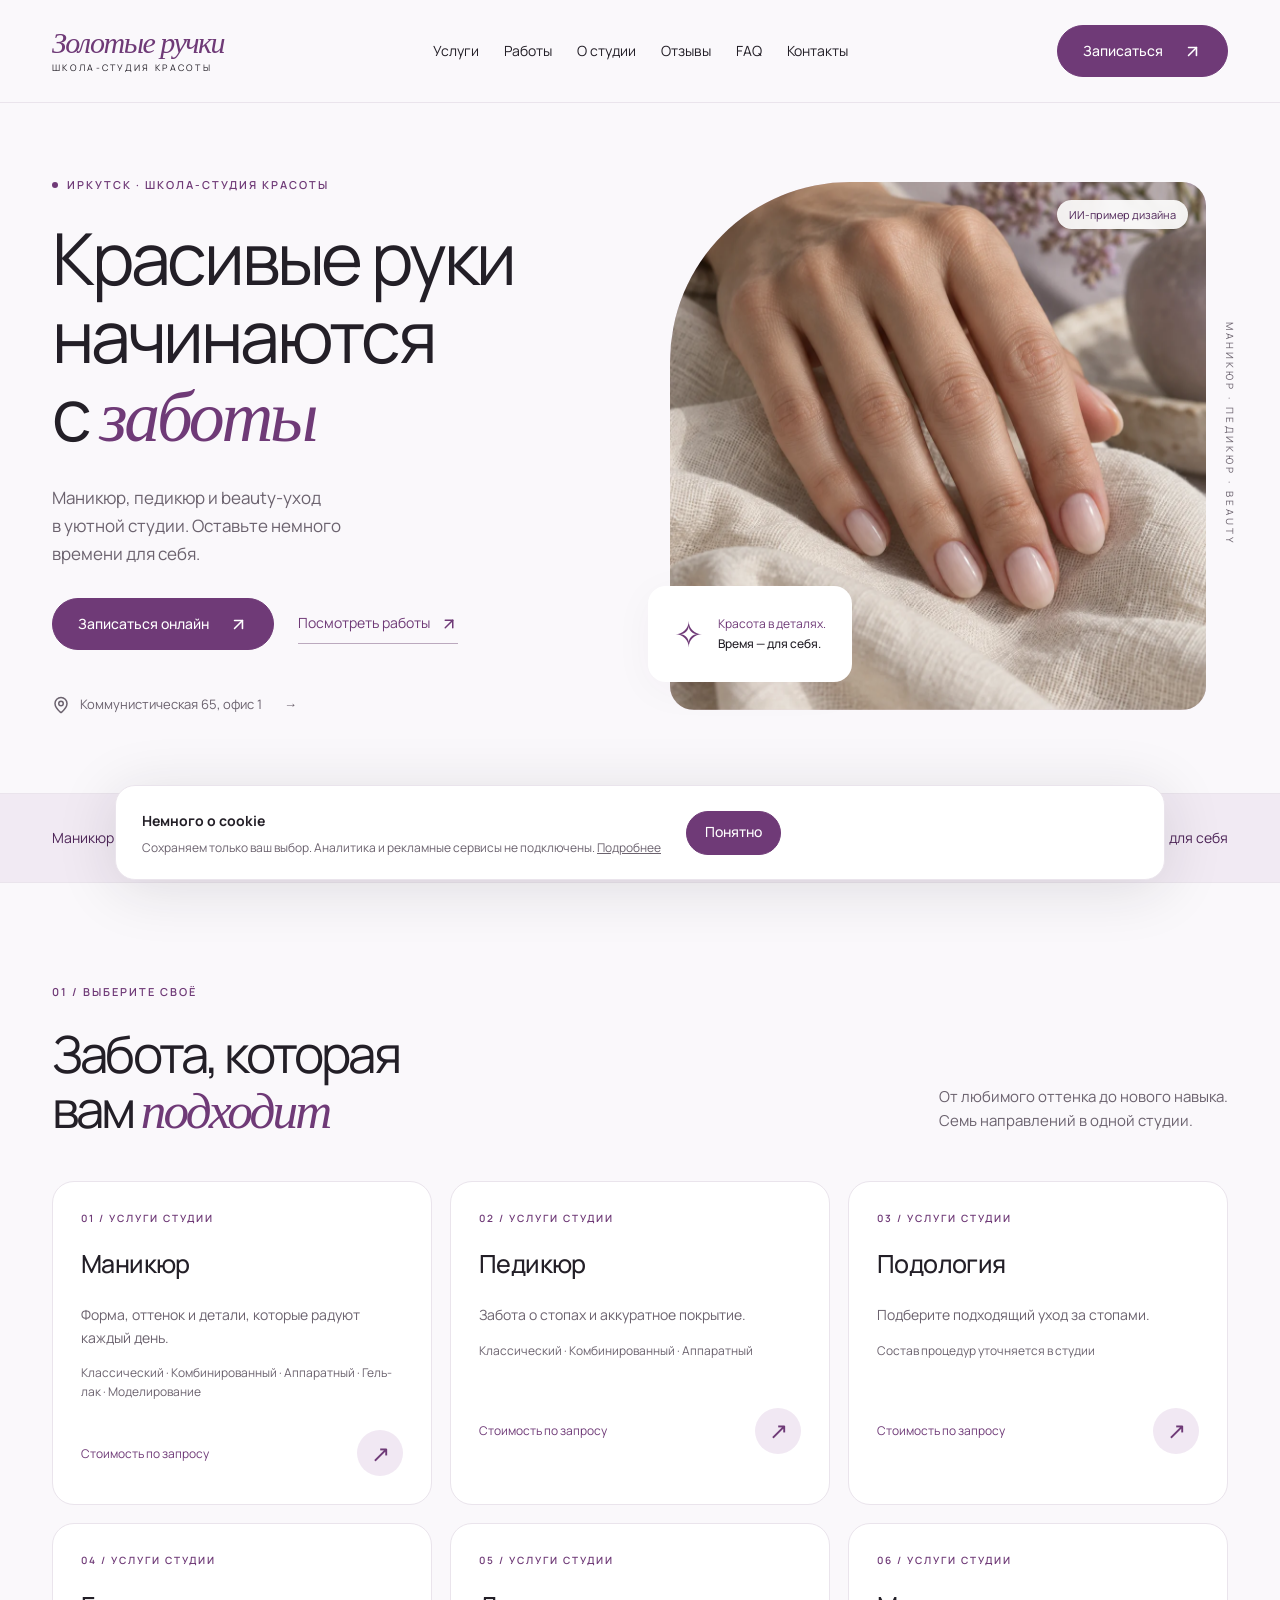
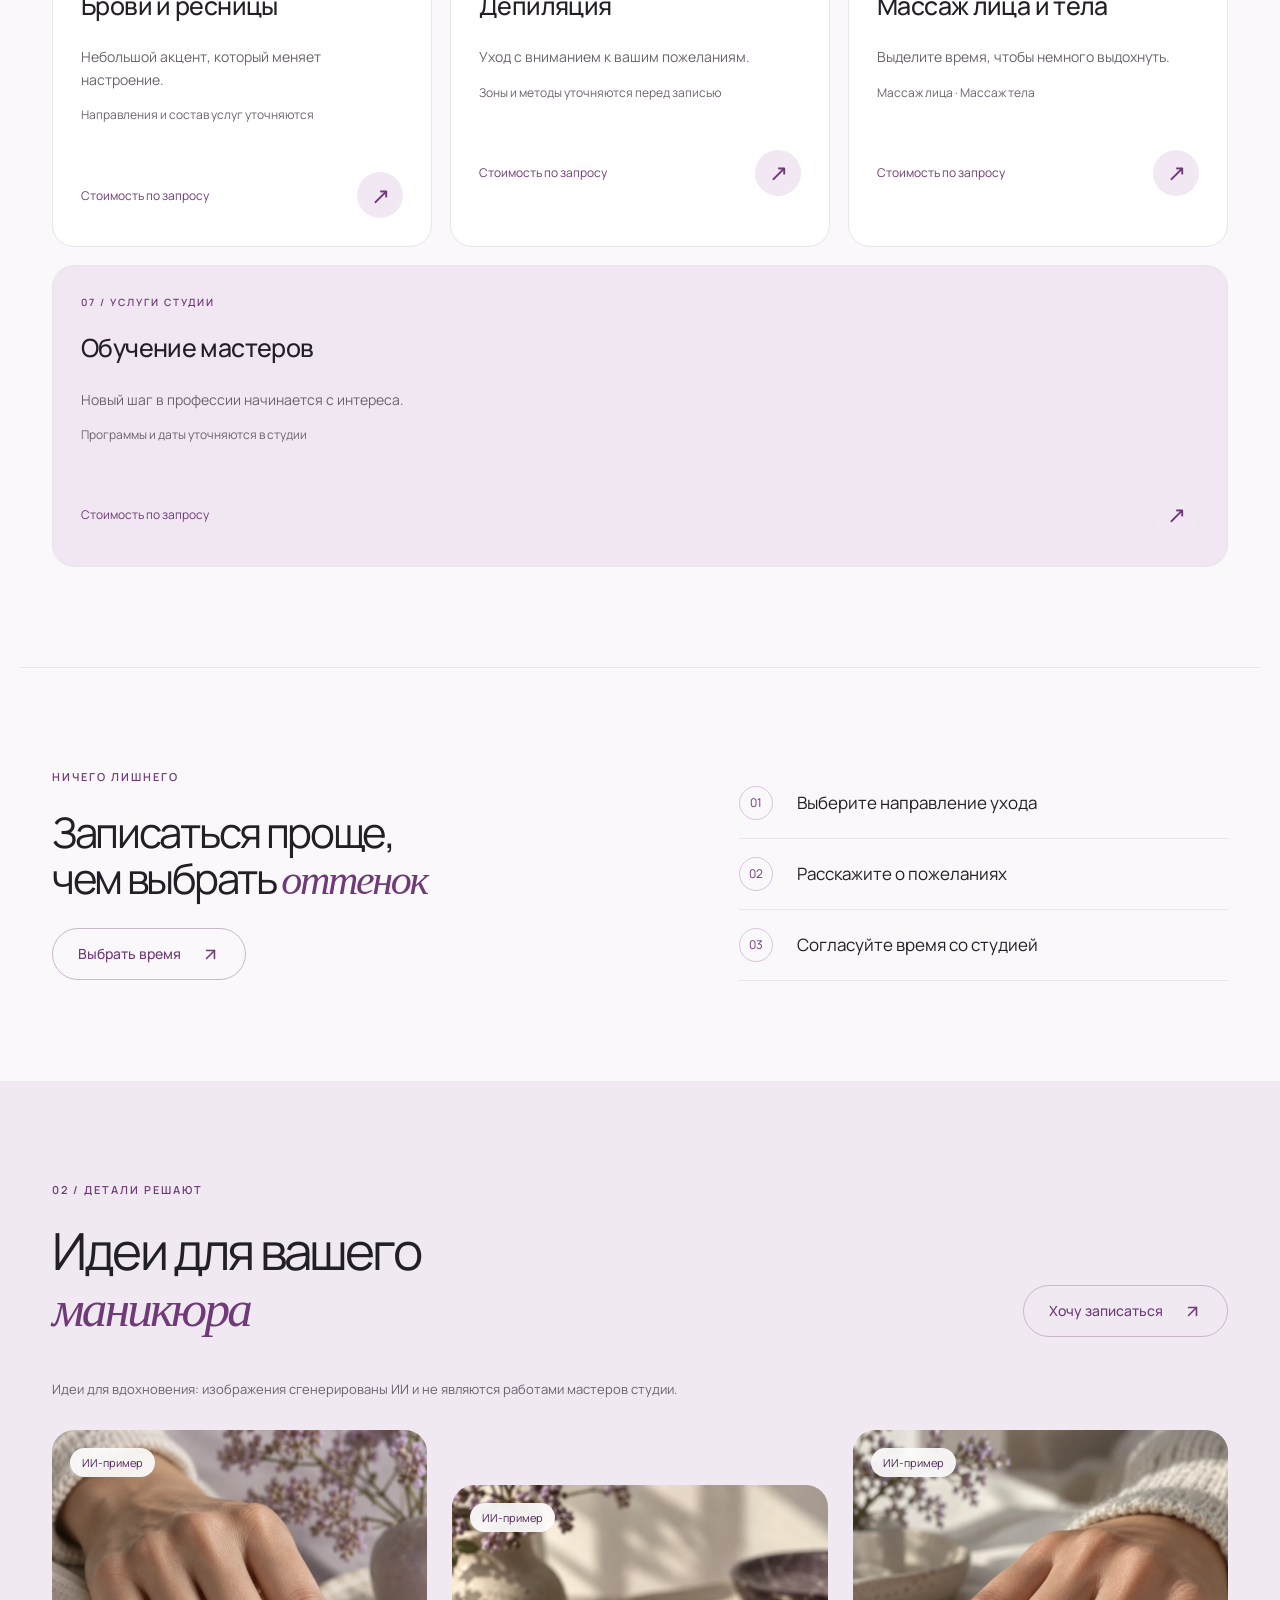
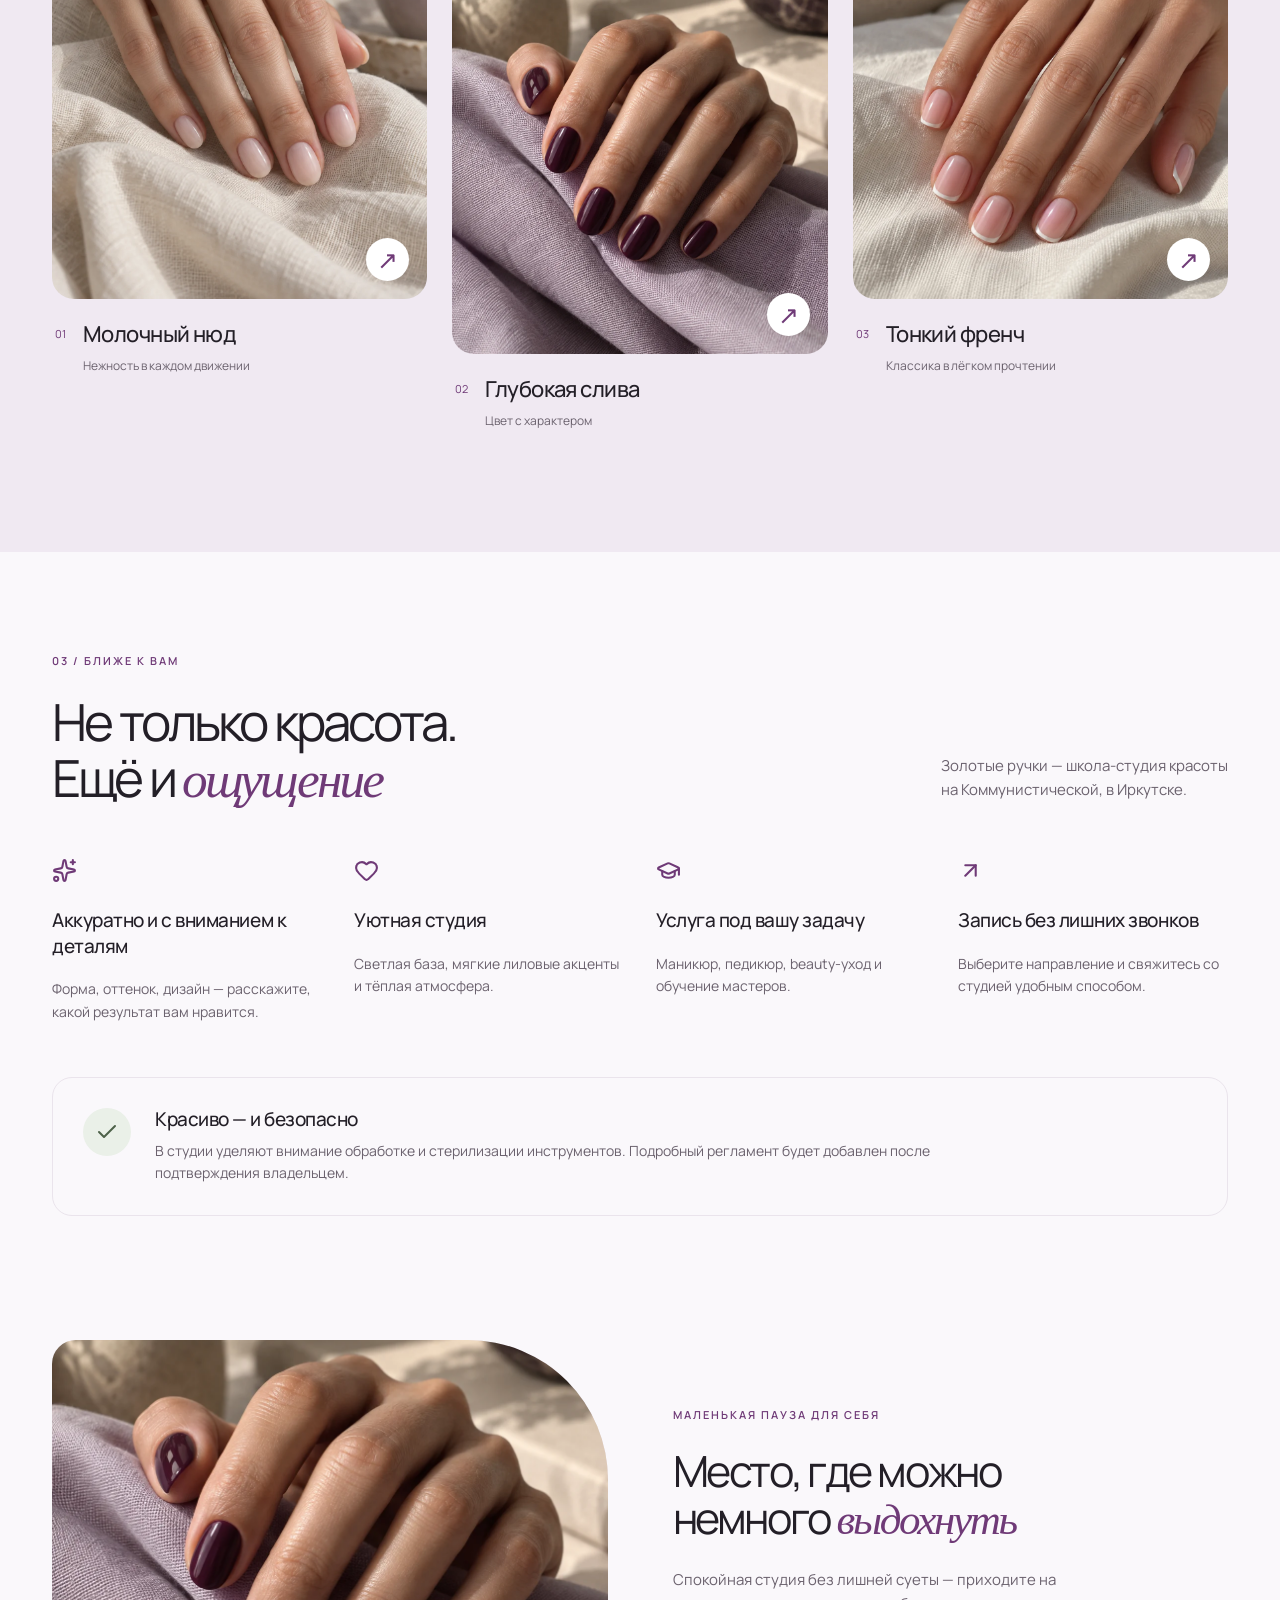
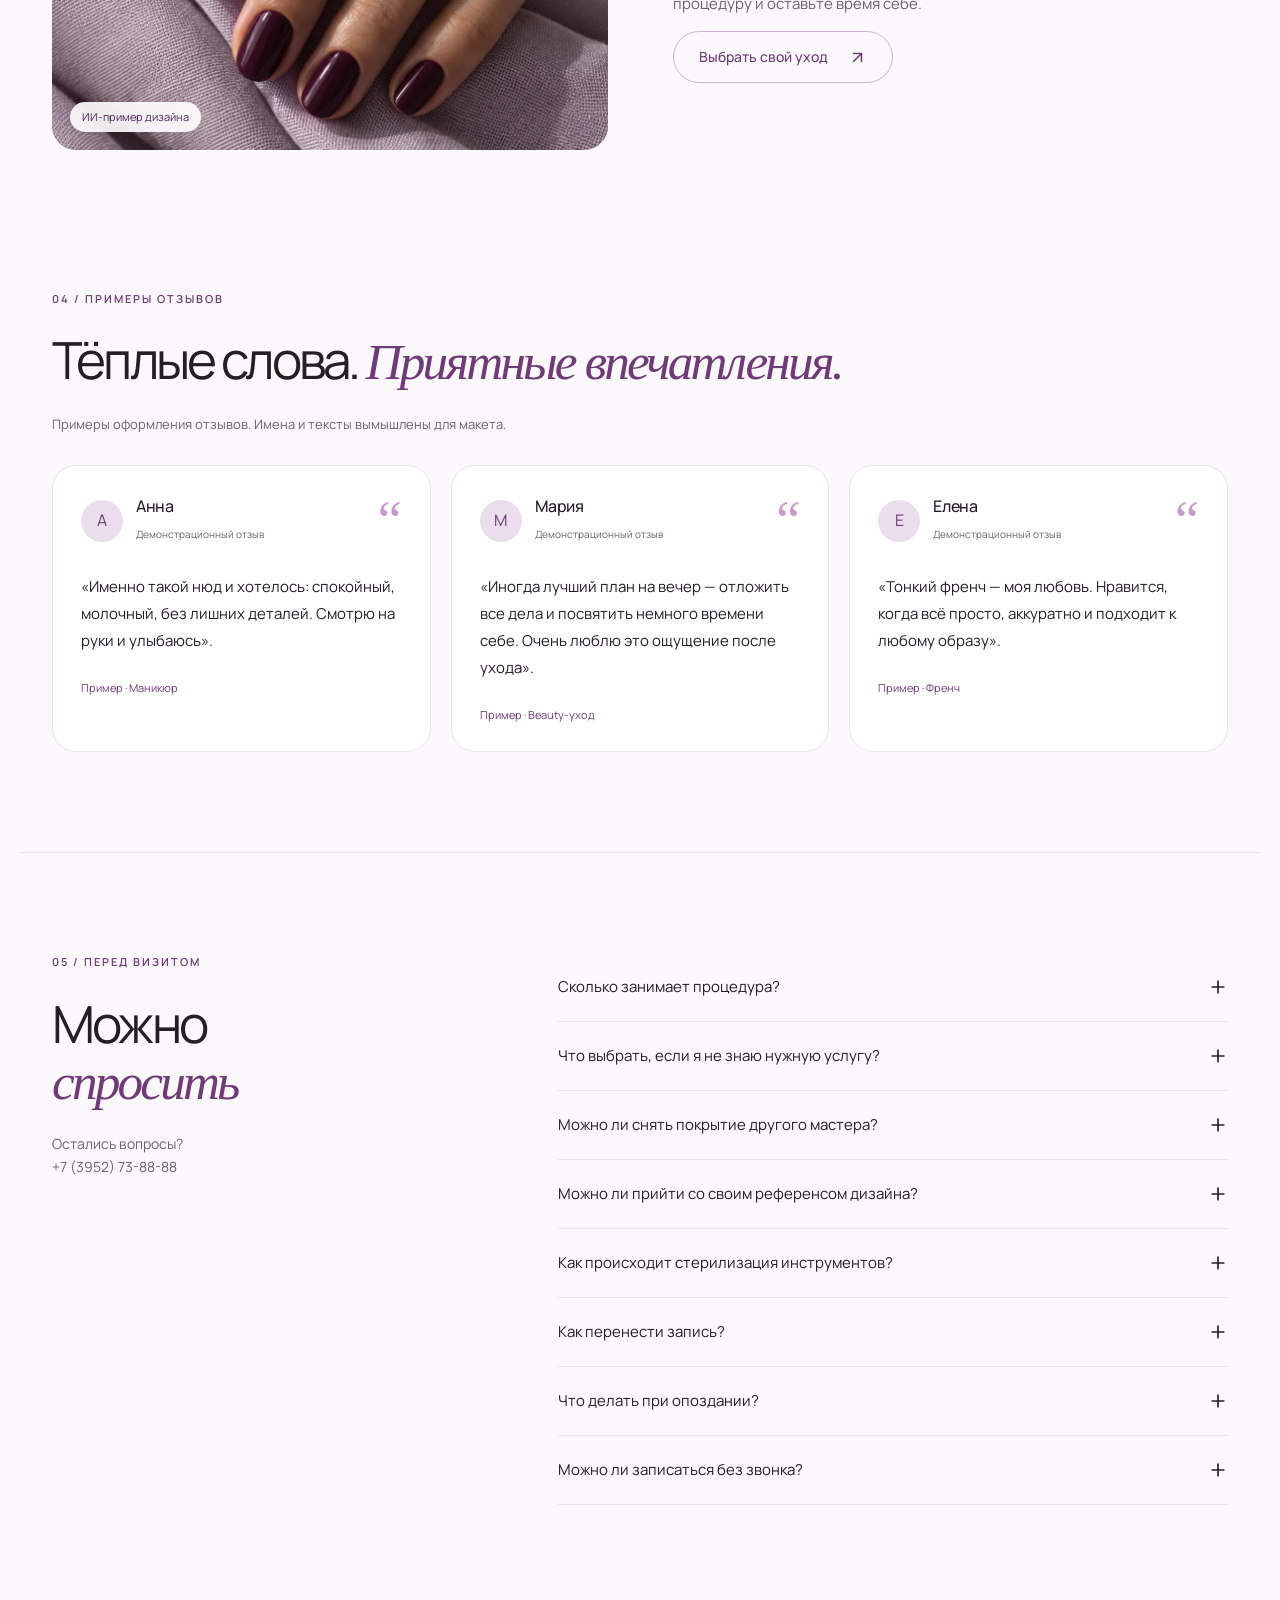
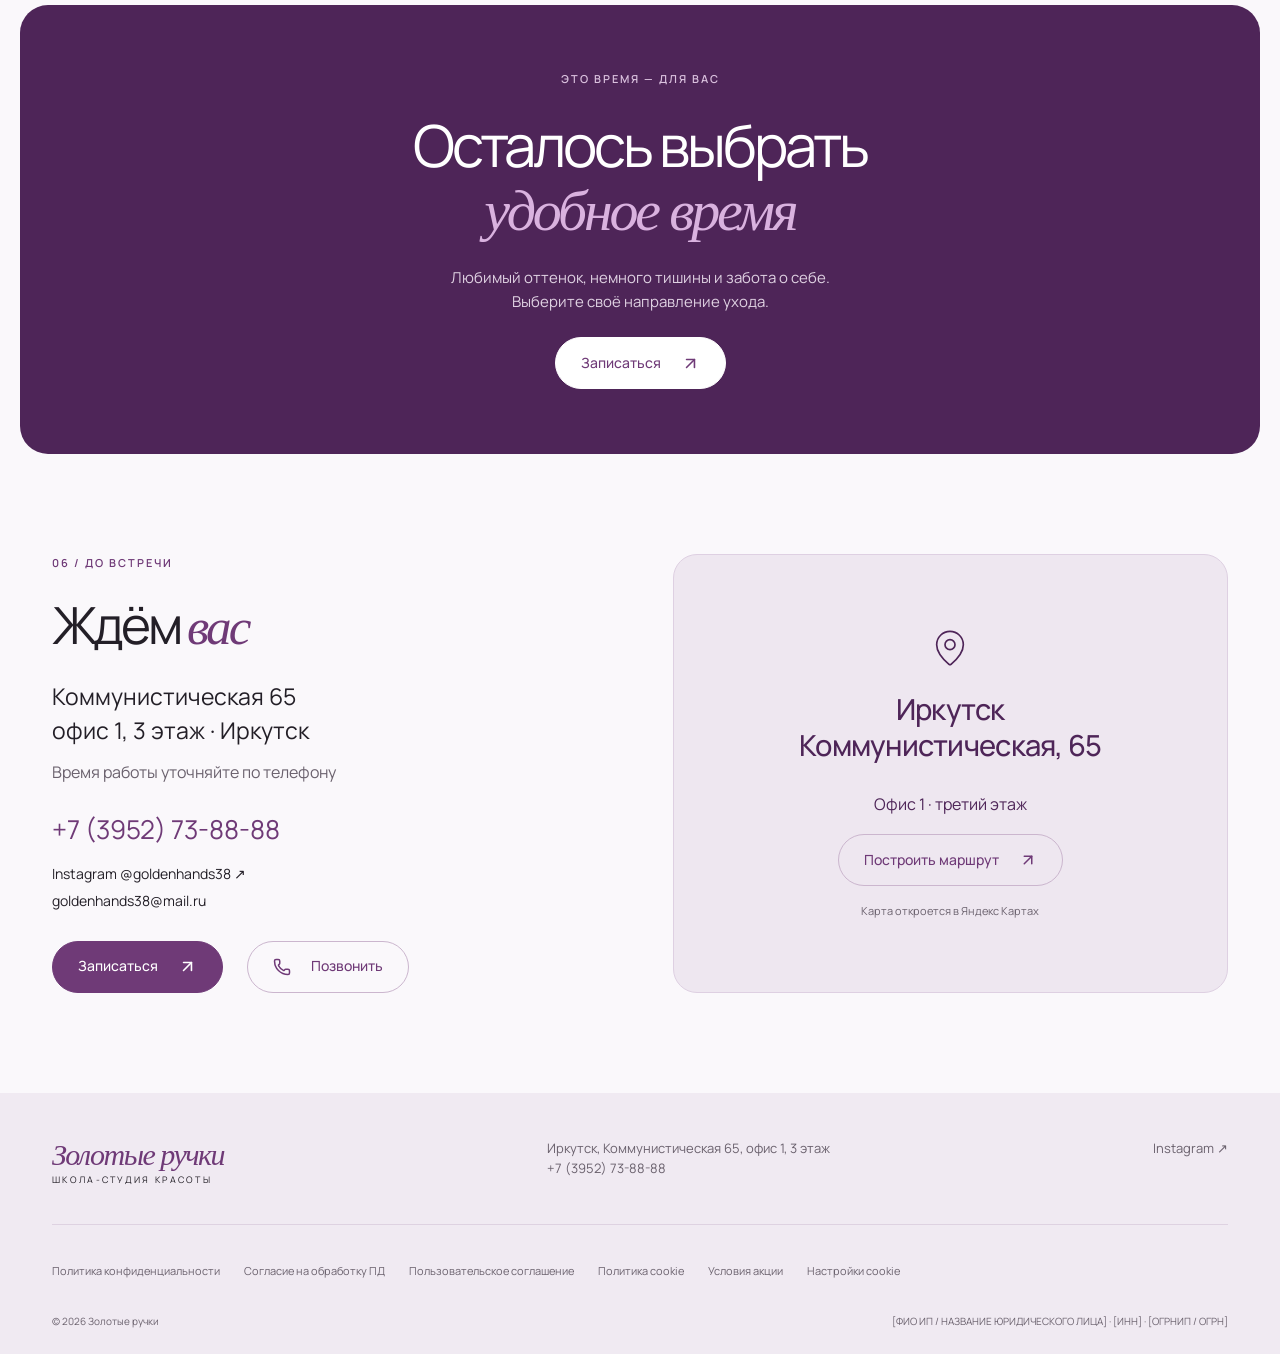
==== index.html @ 8b3faa3b "start" ====
<!doctype html>
<html lang="ru">
  <head>
    <meta charset="UTF-8" />
    <meta name="viewport" content="width=device-width, initial-scale=1" />
    <meta name="theme-color" content="#6f3a77" />
    <title>Золотые ручки — школа-студия красоты в Иркутске</title>
    <meta
      name="description"
      content="Маникюр, педикюр и beauty-уход в Иркутске. Золотые ручки, Коммунистическая 65."
    />
    <meta property="og:title" content="Золотые ручки — время для себя" />
    <meta property="og:description" content="Школа-студия красоты в Иркутске" />
    <link rel="icon" href="favicon.svg" type="image/svg+xml" />
    <link rel="stylesheet" href="styles.css" />
    <script src="script.js" defer></script>
  </head>
  <body>
    <a class="skip-link" href="#main">К содержанию</a>
    <header class="header">
      <div class="container header-inner">
        <a class="brand" href="index.html"
          ><span>Золотые ручки</span><small>ШКОЛА-СТУДИЯ КРАСОТЫ</small></a
        >
        <nav aria-label="Основная навигация">
          <a href="#services">Услуги</a><a href="#works">Работы</a
          ><a href="#about">О студии</a><a href="#reviews">Отзывы</a
          ><a href="#faq">FAQ</a><a href="#contacts">Контакты</a>
        </nav>
        <div class="header-actions">
          <button class="button" data-book="">
            Записаться<svg
              xmlns="http://www.w3.org/2000/svg"
              width="19"
              height="19"
              viewbox="0 0 24 24"
              fill="none"
              stroke="currentColor"
              stroke-width="2"
              stroke-linecap="round"
              stroke-linejoin="round"
              class="lucide lucide-arrow-up-right"
              aria-hidden="true"
            >
              <path d="M7 7h10v10"></path>
              <path d="M7 17 17 7"></path>
            </svg></button
          ><button
            class="icon-button menu-button"
            aria-label="Открыть меню"
            data-open-menu=""
            aria-expanded="false"
          >
            <svg
              xmlns="http://www.w3.org/2000/svg"
              width="24"
              height="24"
              viewbox="0 0 24 24"
              fill="none"
              stroke="currentColor"
              stroke-width="2"
              stroke-linecap="round"
              stroke-linejoin="round"
              class="lucide lucide-menu"
              aria-hidden="true"
            >
              <path d="M4 5h16"></path>
              <path d="M4 12h16"></path>
              <path d="M4 19h16"></path>
            </svg>
          </button>
        </div>
      </div>
    </header>
    <main id="main">
      <section class="hero container">
        <div class="hero-copy">
          <p class="eyebrow"><span></span> ИРКУТСК · ШКОЛА-СТУДИЯ КРАСОТЫ</p>
          <h1>Красивые руки<br />начинаются<br />с <em>заботы</em></h1>
          <p class="lead">
            Маникюр, педикюр и beauty-уход<br class="desktop-break" />
            в уютной студии. Оставьте немного<br class="desktop-break" />
            времени для себя.
          </p>
          <div class="actions">
            <button class="button" data-book="">
              Записаться онлайн<svg
                xmlns="http://www.w3.org/2000/svg"
                width="19"
                height="19"
                viewbox="0 0 24 24"
                fill="none"
                stroke="currentColor"
                stroke-width="2"
                stroke-linecap="round"
                stroke-linejoin="round"
                class="lucide lucide-arrow-up-right"
                aria-hidden="true"
              >
                <path d="M7 7h10v10"></path>
                <path d="M7 17 17 7"></path>
              </svg></button
            ><a class="text-link" href="#works"
              >Посмотреть работы
              <svg
                xmlns="http://www.w3.org/2000/svg"
                width="18"
                height="18"
                viewbox="0 0 24 24"
                fill="none"
                stroke="currentColor"
                stroke-width="2"
                stroke-linecap="round"
                stroke-linejoin="round"
                class="lucide lucide-arrow-up-right"
                aria-hidden="true"
              >
                <path d="M7 7h10v10"></path>
                <path d="M7 17 17 7"></path></svg
            ></a>
          </div>
          <a class="hero-address" href="#contacts"
            ><svg
              xmlns="http://www.w3.org/2000/svg"
              width="18"
              height="18"
              viewbox="0 0 24 24"
              fill="none"
              stroke="currentColor"
              stroke-width="2"
              stroke-linecap="round"
              stroke-linejoin="round"
              class="lucide lucide-map-pin"
              aria-hidden="true"
            >
              <path
                d="M20 10c0 4.993-5.539 10.193-7.399 11.799a1 1 0 0 1-1.202 0C9.539 20.193 4 14.993 4 10a8 8 0 0 1 16 0"
              ></path>
              <circle cx="12" cy="10" r="3"></circle>
            </svg>
            Коммунистическая 65, офис 1 <span>→</span></a
          >
        </div>
        <div class="hero-visual">
          <div class="photo hero-photo">
            <img
              src="assets/images/nude.webp"
              width="1122"
              height="1402"
              alt="Сгенерированный пример молочного нюдового маникюра"
              fetchpriority="high"
            /><span class="image-label">ИИ-пример дизайна</span>
          </div>
          <div class="hero-note">
            <span class="note-flower" aria-hidden="true">✧</span
            ><span
              >Красота в деталях.<br /><strong>Время — для себя.</strong></span
            >
          </div>
          <span class="vertical-note">МАНИКЮР · ПЕДИКЮР · BEAUTY</span>
        </div>
      </section>
      <div class="service-ribbon">
        <div class="container">
          <span>Маникюр &amp; педикюр</span><i>✧</i><span>Beauty-уход</span
          ><i>✧</i><span>Обучение мастеров</span><i>✧</i
          ><span>Время для себя</span>
        </div>
      </div>
      <section id="services" class="section container reveal">
        <div class="section-heading">
          <div>
            <p class="eyebrow">01 / ВЫБЕРИТЕ СВОЁ</p>
            <h2>Забота, которая<br />вам <em>подходит</em></h2>
          </div>
          <p class="section-intro">
            От любимого оттенка до нового навыка.<br />Семь направлений в одной
            студии.
          </p>
        </div>
        <div class="">
          <div class="simple-services">
            <article class="simple-service reveal">
              <span class="eyebrow">01 / УСЛУГИ СТУДИИ</span>
              <h3>Маникюр</h3>
              <p>Форма, оттенок и детали, которые радуют каждый день.</p>
              <p class="service-detail">
                Классический · Комбинированный · Аппаратный · Гель-лак ·
                Моделирование
              </p>
              <div class="service-bottom">
                <small>Стоимость по запросу</small
                ><button
                  class="round-link"
                  data-book="Маникюр"
                  aria-label="Записаться: Маникюр"
                >
                  ↗
                </button>
              </div>
            </article>
            <article class="simple-service reveal">
              <span class="eyebrow">02 / УСЛУГИ СТУДИИ</span>
              <h3>Педикюр</h3>
              <p>Забота о стопах и аккуратное покрытие.</p>
              <p class="service-detail">
                Классический · Комбинированный · Аппаратный
              </p>
              <div class="service-bottom">
                <small>Стоимость по запросу</small
                ><button
                  class="round-link"
                  data-book="Педикюр"
                  aria-label="Записаться: Педикюр"
                >
                  ↗
                </button>
              </div>
            </article>
            <article class="simple-service reveal">
              <span class="eyebrow">03 / УСЛУГИ СТУДИИ</span>
              <h3>Подология</h3>
              <p>Подберите подходящий уход за стопами.</p>
              <p class="service-detail">Состав процедур уточняется в студии</p>
              <div class="service-bottom">
                <small>Стоимость по запросу</small
                ><button
                  class="round-link"
                  data-book="Подология"
                  aria-label="Записаться: Подология"
                >
                  ↗
                </button>
              </div>
            </article>
            <article class="simple-service reveal">
              <span class="eyebrow">04 / УСЛУГИ СТУДИИ</span>
              <h3>Брови и ресницы</h3>
              <p>Небольшой акцент, который меняет настроение.</p>
              <p class="service-detail">
                Направления и состав услуг уточняются
              </p>
              <div class="service-bottom">
                <small>Стоимость по запросу</small
                ><button
                  class="round-link"
                  data-book="Брови и ресницы"
                  aria-label="Записаться: Брови и ресницы"
                >
                  ↗
                </button>
              </div>
            </article>
            <article class="simple-service reveal">
              <span class="eyebrow">05 / УСЛУГИ СТУДИИ</span>
              <h3>Депиляция</h3>
              <p>Уход с вниманием к вашим пожеланиям.</p>
              <p class="service-detail">
                Зоны и методы уточняются перед записью
              </p>
              <div class="service-bottom">
                <small>Стоимость по запросу</small
                ><button
                  class="round-link"
                  data-book="Депиляция"
                  aria-label="Записаться: Депиляция"
                >
                  ↗
                </button>
              </div>
            </article>
            <article class="simple-service reveal">
              <span class="eyebrow">06 / УСЛУГИ СТУДИИ</span>
              <h3>Массаж лица и тела</h3>
              <p>Выделите время, чтобы немного выдохнуть.</p>
              <p class="service-detail">Массаж лица · Массаж тела</p>
              <div class="service-bottom">
                <small>Стоимость по запросу</small
                ><button
                  class="round-link"
                  data-book="Массаж лица и тела"
                  aria-label="Записаться: Массаж лица и тела"
                >
                  ↗
                </button>
              </div>
            </article>
            <article class="simple-service reveal">
              <span class="eyebrow">07 / УСЛУГИ СТУДИИ</span>
              <h3>Обучение мастеров</h3>
              <p>Новый шаг в профессии начинается с интереса.</p>
              <p class="service-detail">Программы и даты уточняются в студии</p>
              <div class="service-bottom">
                <small>Стоимость по запросу</small
                ><button
                  class="round-link"
                  data-book="Обучение мастеров"
                  aria-label="Записаться: Обучение мастеров"
                >
                  ↗
                </button>
              </div>
            </article>
          </div>
        </div>
      </section>
      <section class="process section container reveal">
        <div>
          <p class="eyebrow">НИЧЕГО ЛИШНЕГО</p>
          <h2>Записаться проще,<br />чем выбрать <em>оттенок</em></h2>
          <button class="button outline" data-book="">
            Выбрать время<svg
              xmlns="http://www.w3.org/2000/svg"
              width="19"
              height="19"
              viewbox="0 0 24 24"
              fill="none"
              stroke="currentColor"
              stroke-width="2"
              stroke-linecap="round"
              stroke-linejoin="round"
              class="lucide lucide-arrow-up-right"
              aria-hidden="true"
            >
              <path d="M7 7h10v10"></path>
              <path d="M7 17 17 7"></path>
            </svg>
          </button>
        </div>
        <ol>
          <li><span>01</span>Выберите направление ухода</li>
          <li><span>02</span>Расскажите о пожеланиях</li>
          <li><span>03</span>Согласуйте время со студией</li>
        </ol>
      </section>
      <section id="works" class="gallery-section section reveal">
        <div class="container">
          <div class="section-heading">
            <div>
              <p class="eyebrow">02 / ДЕТАЛИ РЕШАЮТ</p>
              <h2>Идеи для вашего<br /><em>маникюра</em></h2>
            </div>
            <button class="button outline" data-book="">
              Хочу записаться<svg
                xmlns="http://www.w3.org/2000/svg"
                width="19"
                height="19"
                viewbox="0 0 24 24"
                fill="none"
                stroke="currentColor"
                stroke-width="2"
                stroke-linecap="round"
                stroke-linejoin="round"
                class="lucide lucide-arrow-up-right"
                aria-hidden="true"
              >
                <path d="M7 7h10v10"></path>
                <path d="M7 17 17 7"></path>
              </svg>
            </button>
          </div>
          <div class="gallery-content">
            <p class="gallery-disclaimer">
              Идеи для вдохновения: изображения сгенерированы ИИ и не являются
              работами мастеров студии.
            </p>
            <div class="work-grid">
              <figure class="work-card reveal">
                <button
                  class="work-image"
                  data-lightbox="assets/images/nude.webp"
                  data-caption="Молочный нюд — сгенерированный пример"
                  aria-label="Увеличить: Молочный нюд"
                >
                  <img
                    src="assets/images/nude.webp"
                    alt="ИИ-пример: Молочный нюд"
                    width="1122"
                    height="1402"
                    loading="lazy"
                  /><span class="image-label">ИИ-пример</span
                  ><span class="image-zoom" aria-hidden="true">↗</span>
                </button>
                <figcaption>
                  <span>01</span>
                  <div>
                    <h3>Молочный нюд</h3>
                    <p>Нежность в каждом движении</p>
                  </div>
                </figcaption>
              </figure>
              <figure class="work-card reveal">
                <button
                  class="work-image"
                  data-lightbox="assets/images/plum.webp"
                  data-caption="Глубокая слива — сгенерированный пример"
                  aria-label="Увеличить: Глубокая слива"
                >
                  <img
                    src="assets/images/plum.webp"
                    alt="ИИ-пример: Глубокая слива"
                    width="1122"
                    height="1402"
                    loading="lazy"
                  /><span class="image-label">ИИ-пример</span
                  ><span class="image-zoom" aria-hidden="true">↗</span>
                </button>
                <figcaption>
                  <span>02</span>
                  <div>
                    <h3>Глубокая слива</h3>
                    <p>Цвет с характером</p>
                  </div>
                </figcaption>
              </figure>
              <figure class="work-card reveal">
                <button
                  class="work-image"
                  data-lightbox="assets/images/french.webp"
                  data-caption="Тонкий френч — сгенерированный пример"
                  aria-label="Увеличить: Тонкий френч"
                >
                  <img
                    src="assets/images/french.webp"
                    alt="ИИ-пример: Тонкий френч"
                    width="1122"
                    height="1402"
                    loading="lazy"
                  /><span class="image-label">ИИ-пример</span
                  ><span class="image-zoom" aria-hidden="true">↗</span>
                </button>
                <figcaption>
                  <span>03</span>
                  <div>
                    <h3>Тонкий френч</h3>
                    <p>Классика в лёгком прочтении</p>
                  </div>
                </figcaption>
              </figure>
            </div>
          </div>
        </div>
      </section>
      <section id="about" class="section container reveal">
        <div class="section-heading">
          <div>
            <p class="eyebrow">03 / БЛИЖЕ К ВАМ</p>
            <h2>Не только красота.<br />Ещё и <em>ощущение</em></h2>
          </div>
          <p class="section-intro">
            Золотые ручки — школа-студия красоты<br />на Коммунистической, в
            Иркутске.
          </p>
        </div>
        <div class="trust-grid">
          <article>
            <svg
              xmlns="http://www.w3.org/2000/svg"
              width="25"
              height="25"
              viewbox="0 0 24 24"
              fill="none"
              stroke="currentColor"
              stroke-width="2"
              stroke-linecap="round"
              stroke-linejoin="round"
              class="lucide lucide-sparkles lucide-stars"
              aria-hidden="true"
            >
              <path
                d="M11.017 2.814a1 1 0 0 1 1.966 0l1.051 5.558a2 2 0 0 0 1.594 1.594l5.558 1.051a1 1 0 0 1 0 1.966l-5.558 1.051a2 2 0 0 0-1.594 1.594l-1.051 5.558a1 1 0 0 1-1.966 0l-1.051-5.558a2 2 0 0 0-1.594-1.594l-5.558-1.051a1 1 0 0 1 0-1.966l5.558-1.051a2 2 0 0 0 1.594-1.594z"
              ></path>
              <path d="M20 2v4"></path>
              <path d="M22 4h-4"></path>
              <circle cx="4" cy="20" r="2"></circle>
            </svg>
            <h3>Аккуратно и с вниманием к деталям</h3>
            <p>
              Форма, оттенок, дизайн — расскажите, какой результат вам нравится.
            </p>
          </article>
          <article>
            <svg
              xmlns="http://www.w3.org/2000/svg"
              width="25"
              height="25"
              viewbox="0 0 24 24"
              fill="none"
              stroke="currentColor"
              stroke-width="2"
              stroke-linecap="round"
              stroke-linejoin="round"
              class="lucide lucide-heart"
              aria-hidden="true"
            >
              <path
                d="M2 9.5a5.5 5.5 0 0 1 9.591-3.676.56.56 0 0 0 .818 0A5.49 5.49 0 0 1 22 9.5c0 2.29-1.5 4-3 5.5l-5.492 5.313a2 2 0 0 1-3 .019L5 15c-1.5-1.5-3-3.2-3-5.5"
              ></path>
            </svg>
            <h3>Уютная студия</h3>
            <p>Светлая база, мягкие лиловые акценты и тёплая атмосфера.</p>
          </article>
          <article>
            <svg
              xmlns="http://www.w3.org/2000/svg"
              width="25"
              height="25"
              viewbox="0 0 24 24"
              fill="none"
              stroke="currentColor"
              stroke-width="2"
              stroke-linecap="round"
              stroke-linejoin="round"
              class="lucide lucide-graduation-cap"
              aria-hidden="true"
            >
              <path
                d="M21.42 10.922a1 1 0 0 0-.019-1.838L12.83 5.18a2 2 0 0 0-1.66 0L2.6 9.08a1 1 0 0 0 0 1.832l8.57 3.908a2 2 0 0 0 1.66 0z"
              ></path>
              <path d="M22 10v6"></path>
              <path d="M6 12.5V16a6 3 0 0 0 12 0v-3.5"></path>
            </svg>
            <h3>Услуга под вашу задачу</h3>
            <p>Маникюр, педикюр, beauty-уход и обучение мастеров.</p>
          </article>
          <article>
            <svg
              xmlns="http://www.w3.org/2000/svg"
              width="25"
              height="25"
              viewbox="0 0 24 24"
              fill="none"
              stroke="currentColor"
              stroke-width="2"
              stroke-linecap="round"
              stroke-linejoin="round"
              class="lucide lucide-arrow-up-right"
              aria-hidden="true"
            >
              <path d="M7 7h10v10"></path>
              <path d="M7 17 17 7"></path>
            </svg>
            <h3>Запись без лишних звонков</h3>
            <p>Выберите направление и свяжитесь со студией удобным способом.</p>
          </article>
        </div>
        <div class="safety">
          <span class="safety-icon"
            ><svg
              xmlns="http://www.w3.org/2000/svg"
              width="24"
              height="24"
              viewbox="0 0 24 24"
              fill="none"
              stroke="currentColor"
              stroke-width="2"
              stroke-linecap="round"
              stroke-linejoin="round"
              class="lucide lucide-check"
              aria-hidden="true"
            >
              <path d="M20 6 9 17l-5-5"></path></svg
          ></span>
          <div>
            <h3>Красиво — и безопасно</h3>
            <p>
              В студии уделяют внимание обработке и стерилизации инструментов.
              Подробный регламент будет добавлен после подтверждения владельцем.
            </p>
          </div>
        </div>
      </section>
      <section class="atmosphere container reveal">
        <div class="photo">
          <img
            src="assets/images/plum.webp"
            alt="Сгенерированный пример сливового маникюра"
            width="1122"
            height="1402"
            loading="lazy"
          /><span class="image-label">ИИ-пример дизайна</span>
        </div>
        <div>
          <p class="eyebrow">МАЛЕНЬКАЯ ПАУЗА ДЛЯ СЕБЯ</p>
          <h2>Место, где можно<br />немного <em>выдохнуть</em></h2>
          <p>
            Спокойная студия без лишней суеты — приходите на процедуру и
            оставьте время себе.
          </p>
          <button class="button outline" data-book="">
            Выбрать свой уход<svg
              xmlns="http://www.w3.org/2000/svg"
              width="19"
              height="19"
              viewbox="0 0 24 24"
              fill="none"
              stroke="currentColor"
              stroke-width="2"
              stroke-linecap="round"
              stroke-linejoin="round"
              class="lucide lucide-arrow-up-right"
              aria-hidden="true"
            >
              <path d="M7 7h10v10"></path>
              <path d="M7 17 17 7"></path>
            </svg>
          </button>
        </div>
      </section>
      <section id="reviews" class="section container reviews reveal">
        <p class="eyebrow">04 / ПРИМЕРЫ ОТЗЫВОВ</p>
        <h2>Тёплые слова. <em>Приятные впечатления.</em></h2>
        <div class="review-content">
          <p class="review-disclaimer">
            Примеры оформления отзывов. Имена и тексты вымышлены для макета.
          </p>
          <div class="review-grid">
            <article class="review-card reveal">
              <div class="review-top">
                <span class="review-avatar">А</span>
                <div>
                  <h3>Анна</h3>
                  <small>Демонстрационный отзыв</small>
                </div>
                <span class="quote-mark" aria-hidden="true">“</span>
              </div>
              <blockquote>
                «Именно такой нюд и хотелось: спокойный, молочный, без лишних
                деталей. Смотрю на руки и улыбаюсь».
              </blockquote>
              <p class="review-service">Пример · Маникюр</p>
            </article>
            <article class="review-card reveal">
              <div class="review-top">
                <span class="review-avatar">М</span>
                <div>
                  <h3>Мария</h3>
                  <small>Демонстрационный отзыв</small>
                </div>
                <span class="quote-mark" aria-hidden="true">“</span>
              </div>
              <blockquote>
                «Иногда лучший план на вечер — отложить все дела и посвятить
                немного времени себе. Очень люблю это ощущение после ухода».
              </blockquote>
              <p class="review-service">Пример · Beauty-уход</p>
            </article>
            <article class="review-card reveal">
              <div class="review-top">
                <span class="review-avatar">Е</span>
                <div>
                  <h3>Елена</h3>
                  <small>Демонстрационный отзыв</small>
                </div>
                <span class="quote-mark" aria-hidden="true">“</span>
              </div>
              <blockquote>
                «Тонкий френч — моя любовь. Нравится, когда всё просто,
                аккуратно и подходит к любому образу».
              </blockquote>
              <p class="review-service">Пример · Френч</p>
            </article>
          </div>
        </div>
      </section>
      <section id="faq" class="section container faq-section reveal">
        <div>
          <p class="eyebrow">05 / ПЕРЕД ВИЗИТОМ</p>
          <h2>Можно<br /><em>спросить</em></h2>
          <p>
            Остались вопросы?<br /><a href="tel:+73952738888"
              >+7 (3952) 73-88-88</a
            >
          </p>
        </div>
        <div class="faq-list">
          <details>
            <summary>
              Сколько занимает процедура?<svg
                xmlns="http://www.w3.org/2000/svg"
                width="20"
                height="20"
                viewbox="0 0 24 24"
                fill="none"
                stroke="currentColor"
                stroke-width="2"
                stroke-linecap="round"
                stroke-linejoin="round"
                class="lucide lucide-plus"
                aria-hidden="true"
              >
                <path d="M5 12h14"></path>
                <path d="M12 5v14"></path>
              </svg>
            </summary>
            <p>
              Длительность зависит от выбранной услуги. Точное время уточняется
              перед подтверждением записи.
            </p>
          </details>
          <details>
            <summary>
              Что выбрать, если я не знаю нужную услугу?<svg
                xmlns="http://www.w3.org/2000/svg"
                width="20"
                height="20"
                viewbox="0 0 24 24"
                fill="none"
                stroke="currentColor"
                stroke-width="2"
                stroke-linecap="round"
                stroke-linejoin="round"
                class="lucide lucide-plus"
                aria-hidden="true"
              >
                <path d="M5 12h14"></path>
                <path d="M12 5v14"></path>
              </svg>
            </summary>
            <p>
              Выберите ближайшее направление и опишите пожелания в комментарии.
              Состав процедуры можно уточнить перед записью.
            </p>
          </details>
          <details>
            <summary>
              Можно ли снять покрытие другого мастера?<svg
                xmlns="http://www.w3.org/2000/svg"
                width="20"
                height="20"
                viewbox="0 0 24 24"
                fill="none"
                stroke="currentColor"
                stroke-width="2"
                stroke-linecap="round"
                stroke-linejoin="round"
                class="lucide lucide-plus"
                aria-hidden="true"
              >
                <path d="M5 12h14"></path>
                <path d="M12 5v14"></path>
              </svg>
            </summary>
            <p>
              Возможность снятия, стоимость и дополнительное время необходимо
              уточнить в студии.
            </p>
          </details>
          <details>
            <summary>
              Можно ли прийти со своим референсом дизайна?<svg
                xmlns="http://www.w3.org/2000/svg"
                width="20"
                height="20"
                viewbox="0 0 24 24"
                fill="none"
                stroke="currentColor"
                stroke-width="2"
                stroke-linecap="round"
                stroke-linejoin="round"
                class="lucide lucide-plus"
                aria-hidden="true"
              >
                <path d="M5 12h14"></path>
                <path d="M12 5v14"></path>
              </svg>
            </summary>
            <p>
              Подготовьте референс и уточните возможность выполнения дизайна
              перед визитом.
            </p>
          </details>
          <details>
            <summary>
              Как происходит стерилизация инструментов?<svg
                xmlns="http://www.w3.org/2000/svg"
                width="20"
                height="20"
                viewbox="0 0 24 24"
                fill="none"
                stroke="currentColor"
                stroke-width="2"
                stroke-linecap="round"
                stroke-linejoin="round"
                class="lucide lucide-plus"
                aria-hidden="true"
              >
                <path d="M5 12h14"></path>
                <path d="M12 5v14"></path>
              </svg>
            </summary>
            <p>
              В студии уделяют внимание обработке и стерилизации инструментов.
              Подробный регламент будет добавлен после подтверждения владельцем.
            </p>
          </details>
          <details>
            <summary>
              Как перенести запись?<svg
                xmlns="http://www.w3.org/2000/svg"
                width="20"
                height="20"
                viewbox="0 0 24 24"
                fill="none"
                stroke="currentColor"
                stroke-width="2"
                stroke-linecap="round"
                stroke-linejoin="round"
                class="lucide lucide-plus"
                aria-hidden="true"
              >
                <path d="M5 12h14"></path>
                <path d="M12 5v14"></path>
              </svg>
            </summary>
            <p>
              Свяжитесь со студией по телефону +7 (3952) 73-88-88. Сроки и
              правила переноса уточняются.
            </p>
          </details>
          <details>
            <summary>
              Что делать при опоздании?<svg
                xmlns="http://www.w3.org/2000/svg"
                width="20"
                height="20"
                viewbox="0 0 24 24"
                fill="none"
                stroke="currentColor"
                stroke-width="2"
                stroke-linecap="round"
                stroke-linejoin="round"
                class="lucide lucide-plus"
                aria-hidden="true"
              >
                <path d="M5 12h14"></path>
                <path d="M12 5v14"></path>
              </svg>
            </summary>
            <p>
              Сообщите студии об опоздании по телефону. Возможность приёма в
              выбранное время нужно уточнить.
            </p>
          </details>
          <details>
            <summary>
              Можно ли записаться без звонка?<svg
                xmlns="http://www.w3.org/2000/svg"
                width="20"
                height="20"
                viewbox="0 0 24 24"
                fill="none"
                stroke="currentColor"
                stroke-width="2"
                stroke-linecap="round"
                stroke-linejoin="round"
                class="lucide lucide-plus"
                aria-hidden="true"
              >
                <path d="M5 12h14"></path>
                <path d="M12 5v14"></path>
              </svg>
            </summary>
            <p>
              Форма на сайте демонстрационная. Для настоящей записи свяжитесь со
              студией по указанным контактам.
            </p>
          </details>
        </div>
      </section>
      <section class="final-cta container reveal">
        <p class="eyebrow">ЭТО ВРЕМЯ — ДЛЯ ВАС</p>
        <h2>Осталось выбрать<br /><em>удобное время</em></h2>
        <p>
          Любимый оттенок, немного тишины и забота о себе.<br />Выберите своё
          направление ухода.
        </p>
        <button class="button white" data-book="">
          Записаться<svg
            xmlns="http://www.w3.org/2000/svg"
            width="19"
            height="19"
            viewbox="0 0 24 24"
            fill="none"
            stroke="currentColor"
            stroke-width="2"
            stroke-linecap="round"
            stroke-linejoin="round"
            class="lucide lucide-arrow-up-right"
            aria-hidden="true"
          >
            <path d="M7 7h10v10"></path>
            <path d="M7 17 17 7"></path>
          </svg>
        </button>
      </section>
      <section id="contacts" class="section container reveal">
        <div class="contact-grid">
          <div>
            <p class="eyebrow">06 / ДО ВСТРЕЧИ</p>
            <h2>Ждём <em>вас</em></h2>
            <p class="contact-address">
              Коммунистическая 65<br />офис 1, 3 этаж · Иркутск
            </p>
            <p class="muted">Время работы уточняйте по телефону</p>
            <a class="contact-phone" href="tel:+73952738888"
              >+7 (3952) 73-88-88</a
            >
            <div class="contact-links">
              <a
                href="https://www.instagram.com/goldenhands38/"
                target="_blank"
                rel="noreferrer"
                >Instagram @goldenhands38 ↗</a
              ><a href="mailto:goldenhands38@mail.ru">goldenhands38@mail.ru</a>
            </div>
            <div class="actions">
              <button class="button" data-book="">
                Записаться<svg
                  xmlns="http://www.w3.org/2000/svg"
                  width="19"
                  height="19"
                  viewbox="0 0 24 24"
                  fill="none"
                  stroke="currentColor"
                  stroke-width="2"
                  stroke-linecap="round"
                  stroke-linejoin="round"
                  class="lucide lucide-arrow-up-right"
                  aria-hidden="true"
                >
                  <path d="M7 7h10v10"></path>
                  <path d="M7 17 17 7"></path>
                </svg></button
              ><a class="button outline" href="tel:+73952738888"
                ><svg
                  xmlns="http://www.w3.org/2000/svg"
                  width="18"
                  height="18"
                  viewbox="0 0 24 24"
                  fill="none"
                  stroke="currentColor"
                  stroke-width="2"
                  stroke-linecap="round"
                  stroke-linejoin="round"
                  class="lucide lucide-phone"
                  aria-hidden="true"
                >
                  <path
                    d="M13.832 16.568a1 1 0 0 0 1.213-.303l.355-.465A2 2 0 0 1 17 15h3a2 2 0 0 1 2 2v3a2 2 0 0 1-2 2A18 18 0 0 1 2 4a2 2 0 0 1 2-2h3a2 2 0 0 1 2 2v3a2 2 0 0 1-.8 1.6l-.468.351a1 1 0 0 0-.292 1.233 14 14 0 0 0 6.392 6.384"
                  ></path>
                </svg>
                Позвонить</a
              >
            </div>
          </div>
          <div class="map-card">
            <svg
              xmlns="http://www.w3.org/2000/svg"
              width="40"
              height="40"
              viewbox="0 0 24 24"
              fill="none"
              stroke="currentColor"
              stroke-width="2"
              stroke-linecap="round"
              stroke-linejoin="round"
              class="lucide lucide-map-pin"
              aria-hidden="true"
            >
              <path
                d="M20 10c0 4.993-5.539 10.193-7.399 11.799a1 1 0 0 1-1.202 0C9.539 20.193 4 14.993 4 10a8 8 0 0 1 16 0"
              ></path>
              <circle cx="12" cy="10" r="3"></circle>
            </svg>
            <h3>Иркутск<br />Коммунистическая, 65</h3>
            <p>Офис 1 · третий этаж</p>
            <a
              class="button outline"
              href="https://yandex.ru/maps/?text=Иркутск%20Коммунистическая%2065"
              target="_blank"
              rel="noreferrer"
              >Построить маршрут
              <svg
                xmlns="http://www.w3.org/2000/svg"
                width="18"
                height="18"
                viewbox="0 0 24 24"
                fill="none"
                stroke="currentColor"
                stroke-width="2"
                stroke-linecap="round"
                stroke-linejoin="round"
                class="lucide lucide-arrow-up-right"
                aria-hidden="true"
              >
                <path d="M7 7h10v10"></path>
                <path d="M7 17 17 7"></path></svg></a
            ><small>Карта откроется в Яндекс Картах</small>
          </div>
        </div>
      </section>
    </main>
    <footer>
      <div class="container">
        <div class="footer-top">
          <a class="brand" href="index.html"
            ><span>Золотые ручки</span><small>ШКОЛА-СТУДИЯ КРАСОТЫ</small></a
          >
          <p>
            Иркутск, Коммунистическая 65, офис 1, 3 этаж<br /><a
              href="tel:+73952738888"
              >+7 (3952) 73-88-88</a
            >
          </p>
          <a href="https://www.instagram.com/goldenhands38/">Instagram ↗</a>
        </div>
        <div class="legal-links">
          <a href="privacy.html">Политика конфиденциальности</a
          ><a href="consent.html">Согласие на обработку ПД</a
          ><a href="terms.html">Пользовательское соглашение</a
          ><a href="cookies.html">Политика cookie</a
          ><a href="promo-terms.html">Условия акции</a
          ><button data-cookie-settings="">Настройки cookie</button>
        </div>
        <div class="footer-bottom">
          <span>© 2026 Золотые ручки</span
          ><span
            >[ФИО ИП / НАЗВАНИЕ ЮРИДИЧЕСКОГО ЛИЦА] · [ИНН] · [ОГРНИП /
            ОГРН]</span
          >
        </div>
      </div>
    </footer>
    <dialog id="booking-dialog" class="modal" aria-labelledby="booking-title">
      <div class="modal-head">
        <h2 id="booking-title">Время для себя</h2>
        <button class="icon-button" data-close aria-label="Закрыть">×</button>
      </div>
      <p class="notice">
        Это демонстрационная форма. Данные никуда не отправляются. Для записи:
        <a href="tel:+73952738888">+7 (3952) 73-88-88</a>.
      </p>
      <form id="booking-form">
        <label
          >Услуга<select name="service" required>
            <option value="">Выберите услугу</option>
            <option>Маникюр</option>
            <option>Педикюр</option>
            <option>Подология</option>
            <option>Брови и ресницы</option>
            <option>Депиляция</option>
            <option>Массаж лица и тела</option>
            <option>Обучение мастеров</option>
          </select></label
        >
        <div class="form-row">
          <label
            >Ваше имя<input
              name="name"
              autocomplete="given-name"
              required
              minlength="2"
              placeholder="Как к вам обращаться" /></label
          ><label
            >Телефон<input
              name="phone"
              autocomplete="tel"
              type="tel"
              required
              pattern="\+7 \([0-9]{3}\) [0-9]{3}-[0-9]{2}-[0-9]{2}"
              placeholder="+7 (___) ___-__-__"
          /></label>
        </div>
        <label
          >Пожелания<textarea
            name="comment"
            rows="2"
            maxlength="500"
            placeholder="Оттенок, дизайн или удобный день"
          ></textarea></label
        ><label class="checkbox"
          ><input name="consent" type="checkbox" required /><span
            >Я даю
            <a href="consent.html" target="_blank"
              >согласие на обработку персональных данных</a
            ></span
          ></label
        ><button class="button full" type="submit">
          Проверить форму <span>↗</span>
        </button>
        <p id="booking-result" class="notice" role="status" hidden></p>
      </form>
    </dialog>
    <dialog id="menu-dialog" class="modal" aria-label="Меню">
      <div class="modal-head">
        <h2>Золотые ручки</h2>
        <button class="icon-button" data-close aria-label="Закрыть">×</button>
      </div>
      <nav class="mobile-nav">
        <a href="#services">Услуги<span>↗</span></a
        ><a href="#works">Работы<span>↗</span></a
        ><a href="#about">О студии<span>↗</span></a
        ><a href="#reviews">Отзывы<span>↗</span></a
        ><a href="#faq">FAQ<span>↗</span></a
        ><a href="#contacts">Контакты<span>↗</span></a>
      </nav>
    </dialog>
    <dialog
      id="lightbox-dialog"
      class="modal lightbox"
      aria-label="Пример маникюра"
    >
      <div class="modal-head">
        <p id="lightbox-caption"></p>
        <button class="icon-button" data-close aria-label="Закрыть">×</button>
      </div>
      <img id="lightbox-image" alt="Сгенерированный пример маникюра" />
    </dialog>
    <aside
      class="cookie-banner"
      id="cookie-banner"
      hidden
      aria-label="Настройки cookie"
    >
      <div>
        <strong>Немного о cookie</strong>
        <p>
          Сохраняем только ваш выбор. Аналитика и рекламные сервисы не
          подключены. <a href="cookies.html">Подробнее</a>
        </p>
      </div>
      <button class="button small" id="cookie-accept">Понятно</button>
    </aside>
    <div class="mobile-sticky" id="mobile-sticky" hidden>
      <button class="button" data-book>Записаться <span>↗</span></button>
    </div>
    <noscript
      ><p class="noscript-note">
        Для интерактивных элементов включите JavaScript. Записаться можно по
        телефону <a href="tel:+73952738888">+7 (3952) 73-88-88</a>.
      </p></noscript
    >
  </body>
</html>
---- styles.css ----
@font-face {
  font-family: Manrope;
  src: url("assets/fonts/manrope-cyrillic.woff2") format("woff2");
  font-weight: 200 800;
  font-display: swap;
  unicode-range: U+0400-045F, U+0490-0491, U+04B0-04B1, U+2116;
}
@font-face {
  font-family: Manrope;
  src: url("assets/fonts/manrope-latin.woff2") format("woff2");
  font-weight: 200 800;
  font-display: swap;
  unicode-range:
    U+0000-00FF, U+0131, U+0152-0153, U+02BB-02BC, U+02C6, U+02DA, U+02DC,
    U+0304, U+0308, U+0329, U+2000-206F, U+20AC, U+2122, U+2191, U+2193, U+2212,
    U+2215, U+FEFF, U+FFFD;
}

:root {
  --bg: #faf8fb;
  --surface: #fff;
  --ink: #231f27;
  --plum: #6f3a77;
  --dark: #4e2558;
  --soft: #c99acd;
  --pink: #e8d8e8;
  --border: #eae4ec;
  --muted: #6b626e;
}
* {
  box-sizing: border-box;
}
html {
  scroll-behavior: smooth;
  scroll-padding-top: 100px;
}
body {
  margin: 0;
  background: var(--bg);
  color: var(--ink);
  font-family: "Manrope", Arial, Helvetica, sans-serif;
  font-size: 16px;
  line-height: 1.6;
}
button,
input,
select,
textarea {
  font: inherit;
}
button,
a,
input,
select,
textarea {
  -webkit-tap-highlight-color: transparent;
}
button,
a {
  touch-action: manipulation;
}
button {
  cursor: pointer;
}
a {
  color: inherit;
  text-decoration: none;
}
button {
  border: 0;
}
button:disabled {
  opacity: 0.55;
  cursor: wait;
}
a:focus-visible,
button:focus-visible,
input:focus-visible,
select:focus-visible,
textarea:focus-visible,
summary:focus-visible {
  outline: 3px solid var(--plum);
  outline-offset: 5px;
}
h1,
h2,
h3,
p {
  margin-top: 0;
}
h1,
h2 {
  font-weight: 400;
  line-height: 1.09;
  letter-spacing: -0.055em;
}
h1 {
  font-size: clamp(48px, 5.6vw, 78px);
  margin-bottom: 28px;
}
h2 {
  font-size: clamp(36px, 4vw, 54px);
  margin-bottom: 24px;
}
h3 {
  font-size: 23px;
  line-height: 1.25;
  font-weight: 500;
  letter-spacing: -0.025em;
}
em {
  font-family: Georgia, "Times New Roman", serif;
  font-weight: 400;
  color: var(--plum);
}
.container {
  max-width: 1240px;
  margin: auto;
  padding-left: 32px;
  padding-right: 32px;
}
.section {
  padding-top: 100px;
  padding-bottom: 100px;
}
.header {
  position: sticky;
  top: 0;
  z-index: 30;
  border-bottom: 1px solid var(--border);
  background: rgba(250, 248, 251, 0.95);
  transition: 0.2s;
}
.compact {
  background: rgba(250, 248, 251, 0.88);
  backdrop-filter: blur(18px);
}
.header-inner {
  height: 102px;
  display: flex;
  align-items: center;
  justify-content: space-between;
  gap: 25px;
  transition: 0.2s;
}
.compact .header-inner {
  height: 80px;
}
.brand {
  display: flex;
  flex-direction: column;
  white-space: nowrap;
}
.brand > span {
  font:
    italic 30px Georgia,
    serif;
  color: var(--plum);
  letter-spacing: -1.5px;
}
.brand small {
  font-size: 9px;
  letter-spacing: 2.3px;
  margin-top: 1px;
}
.header nav {
  display: flex;
  gap: 25px;
  font-size: 14px;
}
.header nav a:hover {
  color: var(--plum);
}
.header-actions {
  display: flex;
  align-items: center;
  gap: 8px;
}
.button {
  display: inline-flex;
  min-height: 52px;
  padding: 13px 25px;
  align-items: center;
  justify-content: center;
  gap: 20px;
  background: var(--plum);
  border: 1px solid var(--plum);
  color: #fff;
  border-radius: 99px;
  font-size: 14px;
  font-weight: 500;
  transition:
    background 0.2s,
    transform 0.2s;
}
.button:hover {
  background: var(--dark);
  transform: translateY(-2px);
}
.outline {
  background: transparent;
  color: var(--plum);
  border-color: #cbb6ce;
}
.outline:hover {
  background: #f0e5f1;
}
.white {
  background: #fff;
  color: var(--plum);
  border-color: #fff;
}
.white:hover {
  background: #eadfeb;
}
.small {
  min-height: 44px;
  padding: 8px 18px;
}
.full {
  width: 100%;
}
.icon-button {
  min-width: 44px;
  min-height: 44px;
  display: grid;
  place-items: center;
  background: transparent;
  color: var(--ink);
  border-radius: 50%;
}
.menu-button {
  display: none;
}
.hero {
  display: grid;
  grid-template-columns: 1.04fr 1fr;
  gap: 38px;
  padding-top: 57px;
  padding-bottom: 62px;
  min-height: 690px;
  align-items: center;
}
.eyebrow {
  font-size: 11px;
  font-weight: 600;
  letter-spacing: 2px;
  color: var(--plum);
  margin-bottom: 25px;
  display: flex;
  align-items: center;
  gap: 9px;
}
.eyebrow > span {
  height: 6px;
  width: 6px;
  background: var(--plum);
  border-radius: 100%;
}
.lead {
  color: var(--muted);
  font-size: 17px;
  line-height: 1.65;
  margin-bottom: 30px;
}
.actions {
  display: flex;
  gap: 24px;
  align-items: center;
  flex-wrap: wrap;
}
.text-link {
  display: inline-flex;
  align-items: center;
  gap: 10px;
  font-size: 14px;
  border-bottom: 1px solid #bba9be;
  padding: 8px 0;
  color: var(--plum);
}
.hero-address {
  display: flex;
  align-items: center;
  gap: 10px;
  font-size: 13px;
  margin-top: 44px;
  color: var(--muted);
}
.hero-address span {
  margin-left: 12px;
}
.hero-visual {
  position: relative;
  padding-right: 22px;
}
.photo {
  position: relative;
  min-height: 360px;
  overflow: hidden;
  background: #ebe1ec;
  border-radius: 24px;
}
.hero .photo {
  height: 528px;
  border-radius: 180px 24px 24px 24px;
  background: #e5d7e8;
}
.photo-empty {
  height: 100%;
  min-height: inherit;
  display: flex;
  align-items: center;
  justify-content: center;
  flex-direction: column;
  padding: 24px;
  text-align: center;
  color: var(--dark);
}
.photo-empty > span:not(.photo-monogram) {
  font:
    italic 24px Georgia,
    serif;
}
.photo-empty small {
  font-size: 12px;
  color: #726178;
  margin-top: 12px;
  max-width: 230px;
}
.photo-monogram {
  font:
    italic 135px Georgia,
    serif;
  letter-spacing: -24px;
  margin-right: 18px;
  line-height: 1.6;
  opacity: 0.3;
}
.hero-note {
  position: absolute;
  bottom: 28px;
  left: -22px;
  display: flex;
  align-items: center;
  gap: 15px;
  padding: 20px 26px;
  border-radius: 18px;
  background: #fff;
  font-size: 12px;
  box-shadow: 0 8px 40px #4e25580a;
  color: var(--plum);
}
.hero-note strong {
  font-weight: 500;
  color: var(--ink);
}
.vertical-note {
  position: absolute;
  right: -10px;
  top: 140px;
  writing-mode: vertical-rl;
  font-size: 10px;
  letter-spacing: 3px;
  color: var(--muted);
}
.service-ribbon {
  border-top: 1px solid var(--border);
  border-bottom: 1px solid var(--border);
  background: #f1eaf3;
}
.service-ribbon > div {
  display: flex;
  align-items: center;
  justify-content: space-between;
  padding-top: 24px;
  padding-bottom: 24px;
  font-size: 14px;
  color: var(--dark);
}
.service-ribbon i {
  font-size: 25px;
  color: #a779af;
}
.section-heading {
  display: flex;
  align-items: flex-end;
  justify-content: space-between;
  gap: 35px;
  margin-bottom: 42px;
}
.section-heading h2 {
  margin: 0;
}
.section-intro {
  color: var(--muted);
  font-size: 15px;
  margin: 0 0 6px;
}
.services-layout {
  display: grid;
  grid-template-columns: 0.9fr 1.25fr;
  gap: 65px;
}
.service-tabs {
  display: flex;
  flex-direction: column;
  align-self: start;
}
.service-tabs button {
  display: flex;
  align-items: center;
  gap: 20px;
  padding: 20px 15px;
  background: transparent;
  text-align: left;
  border-bottom: 1px solid var(--border);
  font-size: 19px;
}
.service-tabs button[aria-selected="true"] {
  background: var(--plum);
  border-radius: 14px;
  color: #fff;
}
.tab-number {
  font-size: 11px;
  opacity: 0.6;
}
.service-tabs svg {
  margin-left: auto;
}
.service-panel {
  background: #fff;
  border: 1px solid var(--border);
  border-radius: 24px;
  padding: 32px;
}
.panel-top {
  display: flex;
  justify-content: space-between;
  color: var(--plum);
}
.panel-top .eyebrow {
  margin: 0;
}
.service-panel h3 {
  font-size: 32px;
  margin: 23px 0 12px;
}
.service-panel > p {
  color: var(--muted);
  font-size: 14px;
  max-width: 390px;
}
.service-items {
  margin: 24px 0;
}
.service-items > div {
  display: grid;
  grid-template-columns: 1fr 32px;
  border-top: 1px solid var(--border);
  padding: 13px 0;
  align-items: center;
  gap: 2px 10px;
}
.service-items span {
  font-size: 14px;
}
.service-items small {
  grid-column: 1;
  color: var(--muted);
  font-size: 11px;
}
.service-items button {
  grid-column: 2;
  grid-row: 1 / 3;
  border-radius: 50%;
  height: 44px;
  width: 44px;
  background: #f6eff7;
  color: var(--plum);
  display: grid;
  place-items: center;
}
.fine {
  font-size: 12px;
  line-height: 1.6;
  color: var(--muted);
}
.fine a,
.checkbox a {
  text-decoration: underline;
}
.process {
  display: grid;
  grid-template-columns: 1.2fr 1fr;
  gap: 100px;
  border-top: 1px solid var(--border);
}
.process h2 {
  font-size: 42px;
}
.process ol {
  list-style: none;
  padding: 0;
  margin: 0;
  display: flex;
  flex-direction: column;
}
.process li {
  display: flex;
  align-items: center;
  gap: 24px;
  border-bottom: 1px solid var(--border);
  padding: 18px 0;
  font-size: 17px;
}
.process li span {
  width: 34px;
  height: 34px;
  border-radius: 50%;
  border: 1px solid #d9c4de;
  display: grid;
  place-items: center;
  font-size: 12px;
  color: var(--plum);
}
.gallery-section {
  background: #f0e9f2;
}
.gallery-empty {
  background: #e6d9e9;
  border-radius: 24px;
  min-height: 355px;
  padding: 50px;
  display: flex;
  justify-content: space-between;
  gap: 30px;
  overflow: hidden;
  align-items: center;
}
.gallery-empty h3 {
  font:
    italic 36px Georgia,
    serif;
  color: var(--dark);
}
.gallery-empty p {
  font-size: 14px;
  color: var(--muted);
}
.empty-swatches {
  display: flex;
  align-items: center;
  gap: 14px;
  transform: rotate(-12deg);
  margin-right: 35px;
}
.empty-swatches span {
  width: 48px;
  height: 170px;
  border-radius: 100px;
  background: #85516f;
}
.empty-swatches span:nth-child(2) {
  background: #b289a5;
  height: 200px;
}
.empty-swatches span:nth-child(3) {
  background: #d4adc2;
  height: 220px;
}
.empty-swatches span:nth-child(4) {
  background: #a47da9;
  height: 200px;
}
.empty-swatches span:nth-child(5) {
  background: #6f3a77;
  height: 155px;
}
.filters {
  display: flex;
  gap: 10px;
  flex-wrap: wrap;
  margin: 20px 0;
}
.filters button {
  padding: 10px 20px;
  min-height: 44px;
  border-radius: 30px;
  background: #fff;
}
.filters .active {
  background: var(--plum);
  color: white;
}
.gallery-grid {
  columns: 3;
  column-gap: 20px;
}
.gallery-grid button {
  width: 100%;
  margin-bottom: 20px;
  background: none;
  border-radius: 24px;
}
.gallery-grid .photo {
  height: 350px;
}
.trust-grid {
  display: grid;
  grid-template-columns: repeat(4, 1fr);
  gap: 32px;
  margin-top: 50px;
}
.trust-grid article > svg {
  color: var(--plum);
  margin-bottom: 25px;
}
.trust-grid h3 {
  font-size: 19px;
  line-height: 1.35;
}
.trust-grid p {
  font-size: 14px;
  color: var(--muted);
}
.safety {
  display: flex;
  gap: 24px;
  border: 1px solid var(--border);
  border-radius: 20px;
  padding: 30px;
  margin-top: 40px;
}
.safety-icon {
  width: 48px;
  height: 48px;
  background: #eaf0e8;
  color: #4e6249;
  border-radius: 100%;
  display: grid;
  place-items: center;
  flex-shrink: 0;
}
.safety h3 {
  font-size: 19px;
  margin-bottom: 8px;
}
.safety p {
  font-size: 14px;
  color: var(--muted);
  max-width: 850px;
  margin-bottom: 0;
}
.atmosphere {
  display: grid;
  grid-template-columns: 1fr 1fr;
  gap: 65px;
  align-items: center;
  padding-top: 24px;
  padding-bottom: 40px;
}
.atmosphere .photo {
  height: 410px;
  border-radius: 24px 140px 24px 24px;
}
.atmosphere h2 {
  font-size: 43px;
}
.atmosphere p:not(.eyebrow) {
  color: var(--muted);
  font-size: 15px;
  max-width: 390px;
}
.reviews {
  text-align: center;
}
.reviews .eyebrow {
  justify-content: center;
}
.reviews-empty {
  display: flex;
  align-items: center;
  justify-content: center;
  gap: 28px;
  padding: 26px;
}
.reviews-empty > span {
  font: 110px Georgia;
  color: #b48cba;
  height: 105px;
}
.reviews-empty p {
  text-align: left;
  margin: 0;
  font-size: 18px;
}
.reviews-empty small {
  font-size: 14px;
  color: var(--muted);
}
.faq-section {
  display: grid;
  grid-template-columns: 1fr 1.5fr;
  gap: 60px;
  border-top: 1px solid var(--border);
}
.faq-section > div > p:not(.eyebrow) {
  font-size: 14px;
  color: var(--muted);
}
.faq-list details {
  border-bottom: 1px solid var(--border);
}
summary {
  cursor: pointer;
  display: flex;
  align-items: center;
  justify-content: space-between;
  gap: 20px;
  padding: 22px 0;
  list-style: none;
  font-size: 15px;
}
summary::-webkit-details-marker {
  display: none;
}
summary svg {
  flex-shrink: 0;
  transition: transform 0.2s;
}
details[open] summary svg {
  transform: rotate(45deg);
}
details p {
  font-size: 14px;
  color: var(--muted);
  padding-right: 40px;
  animation: appear 0.2s;
}
.final-cta {
  padding-top: 65px;
  padding-bottom: 65px;
  border-radius: 28px;
  background: var(--dark);
  text-align: center;
  color: #fff;
}
.final-cta .eyebrow {
  justify-content: center;
  color: #dac1de;
}
.final-cta h2 {
  font-size: 58px;
}
.final-cta em {
  color: #d9b2df;
}
.final-cta p:not(.eyebrow) {
  color: #dfd1e2;
  font-size: 15px;
}
.final-cta .button {
  margin-top: 8px;
}
.contact-grid {
  display: grid;
  grid-template-columns: 1fr 1fr;
  gap: 65px;
}
.contact-address {
  font-size: 23px;
  line-height: 1.5;
  margin-bottom: 12px;
}
.muted {
  color: var(--muted);
}
.contact-phone {
  font-size: 26px;
  color: var(--plum);
  display: block;
  margin: 24px 0 12px;
}
.contact-links {
  display: flex;
  flex-direction: column;
  gap: 5px;
  font-size: 14px;
  margin-bottom: 28px;
}
.map-card {
  background: #eee7f0;
  border: 1px solid #ded0e2;
  border-radius: 24px;
  display: flex;
  align-items: center;
  justify-content: center;
  flex-direction: column;
  text-align: center;
  min-height: 420px;
  padding: 30px;
  color: var(--dark);
}
.map-card > svg {
  margin-bottom: 23px;
  stroke-width: 1;
}
.map-card h3 {
  font-size: 29px;
}
.map-card small {
  margin-top: 16px;
  font-size: 11px;
  color: var(--muted);
}
footer {
  background: #f0eaf2;
  padding: 45px 0 25px;
}
.footer-top {
  display: flex;
  justify-content: space-between;
  gap: 30px;
  align-items: start;
}
.footer-top p,
.footer-top > a:last-child {
  font-size: 13px;
  color: var(--muted);
}
.legal-links {
  display: flex;
  flex-wrap: wrap;
  gap: 8px 24px;
  border-top: 1px solid #ded2e1;
  margin-top: 32px;
  padding-top: 24px;
  font-size: 11px;
  color: var(--muted);
}
.legal-links button {
  background: none;
  color: inherit;
  padding: 0;
  min-height: 44px;
}
.legal-links a {
  display: flex;
  align-items: center;
  min-height: 44px;
}
.footer-bottom {
  display: flex;
  justify-content: space-between;
  gap: 30px;
  margin-top: 20px;
  color: var(--muted);
  font-size: 10px;
}
.cookie-banner {
  position: fixed;
  bottom: 20px;
  left: 50%;
  transform: translateX(-50%);
  z-index: 50;
  width: min(1050px, calc(100% - 32px));
  padding: 22px 26px;
  display: flex;
  gap: 25px;
  align-items: center;
  background: #fff;
  border: 1px solid var(--border);
  box-shadow: 0 8px 60px #231f2720;
  border-radius: 20px;
}
.cookie-banner strong {
  font-size: 14px;
}
.cookie-banner p {
  font-size: 12px;
  color: var(--muted);
  margin: 4px 0 0;
}
.cookie-banner a {
  text-decoration: underline;
}
.cookie-actions {
  display: flex;
  flex-shrink: 0;
  gap: 8px;
  align-items: center;
}
.plain {
  background: none;
  padding: 12px;
  color: var(--plum);
  min-height: 44px;
  font-size: 12px;
}
.modal {
  position: fixed;
  inset: 0;
  margin: auto;
  width: min(560px, calc(100% - 24px));
  max-height: calc(100dvh - 32px);
  overflow: auto;
  border: 0;
  border-radius: 24px;
  padding: 28px;
  color: var(--ink);
  background: #fff;
  box-shadow: 0 25px 120px #231f2730;
  animation: appear 0.2s;
}
.modal::backdrop {
  background: #21152680;
  backdrop-filter: blur(5px);
}
.modal-head {
  display: flex;
  align-items: start;
  justify-content: space-between;
  gap: 20px;
  margin-bottom: 15px;
}
.modal-head h2 {
  font-size: 33px;
  margin: 8px 0 0;
}
.modal > p {
  font-size: 15px;
  color: var(--muted);
}
.modal form label {
  display: block;
  font-size: 13px;
  font-weight: 500;
  margin: 15px 0;
}
.modal input:not([type="checkbox"]),
.modal select,
.modal textarea {
  display: block;
  width: 100%;
  border: 1px solid #d8cddd;
  background: #faf8fb;
  border-radius: 10px;
  padding: 12px;
  margin-top: 7px;
  min-height: 48px;
  color: var(--ink);
  font-size: 14px;
}
.form-row {
  display: grid;
  grid-template-columns: 1fr 1fr;
  gap: 14px;
}
.field-error {
  color: #a12538;
  font-size: 12px;
  display: block;
  margin-top: 5px;
}
.notice {
  font-size: 13px;
  line-height: 1.6;
  padding: 13px 16px;
  border-radius: 12px;
  background: #f3edf5;
  color: var(--dark);
}
.modal form .checkbox {
  display: flex;
  align-items: flex-start;
  gap: 12px;
  font-weight: 400;
}
.checkbox input,
.cookie-option input {
  accent-color: var(--plum);
  height: 20px;
  width: 20px;
  flex-shrink: 0;
  margin-top: 2px;
}
.promo-note {
  color: var(--plum);
  font-size: 13px;
}
.result {
  margin-top: 16px;
}
.cookie-option {
  display: flex;
  justify-content: space-between;
  gap: 20px;
  padding: 20px 0;
  border-top: 1px solid var(--border);
}
.cookie-option small {
  display: block;
  font-size: 12px;
  color: var(--muted);
}
.cookie-option strong {
  font-size: 15px;
}
.mobile-nav {
  display: flex;
  flex-direction: column;
}
.mobile-nav a {
  display: flex;
  justify-content: space-between;
  padding: 18px 0;
  border-bottom: 1px solid var(--border);
  font-size: 22px;
}
.mobile-sticky {
  display: none;
}
.skip-link {
  position: fixed;
  top: -100px;
  left: 20px;
  z-index: 100;
  background: #fff;
  padding: 10px;
}
.skip-link:focus {
  top: 10px;
}
.lightbox-photo {
  height: 65vh;
}
.legal-page {
  max-width: 820px;
  padding-top: 60px;
  padding-bottom: 90px;
}
.legal-page h1 {
  font-size: 46px;
  margin-top: 35px;
}
.legal-page h2 {
  font-size: 25px;
  letter-spacing: -0.02em;
  margin-top: 35px;
}
.legal-page p {
  color: var(--muted);
}
@keyframes appear {
  from {
    opacity: 0;
    transform: translateY(8px);
  }
  to {
    opacity: 1;
    transform: translateY(0);
  }
}
@media (min-width: 900px) {
  .hero-copy {
    animation: appear 0.65s both;
  }
  .hero-visual {
    animation: appear 0.9s both;
  }
}
@media (max-width: 1050px) {
  .header nav {
    gap: 14px;
    font-size: 12px;
  }
  .brand > span {
    font-size: 25px;
  }
  .hero {
    gap: 20px;
  }
  .hero .actions {
    gap: 15px;
  }
  .hero .photo {
    height: 490px;
  }
  .services-layout {
    gap: 30px;
  }
  .trust-grid {
    gap: 20px;
  }
  .cookie-banner {
    flex-direction: column;
    align-items: stretch;
    gap: 12px;
  }
  .cookie-actions {
    justify-content: flex-end;
  }
}
@media (max-width: 760px) {
  .container {
    padding-left: 22px;
    padding-right: 22px;
  }
  .header-inner,
  .compact .header-inner {
    height: 78px;
    gap: 8px;
  }
  .header nav {
    display: none;
  }
  .brand > span {
    font-size: 24px;
  }
  .brand small {
    font-size: 7px;
    letter-spacing: 1.5px;
  }
  .header-actions .button {
    font-size: 12px;
    min-height: 44px;
    padding: 9px 14px;
    gap: 6px;
  }
  .header-actions .button svg {
    display: none;
  }
  .menu-button {
    display: grid;
  }
  .hero {
    grid-template-columns: 1fr;
    gap: 35px;
    padding-top: 35px;
    padding-bottom: 40px;
  }
  .hero h1 {
    font-size: 54px;
    line-height: 1.05;
  }
  .hero .eyebrow {
    font-size: 9px;
    letter-spacing: 1.5px;
    margin-bottom: 23px;
  }
  .lead {
    font-size: 16px;
    max-width: 330px;
  }
  .desktop-break {
    display: none;
  }
  .hero .actions {
    gap: 18px;
    flex-wrap: wrap;
  }
  .hero-address {
    margin-top: 25px;
    font-size: 12px;
  }
  .hero-visual {
    padding-left: 10px;
    padding-right: 12px;
  }
  .hero .photo {
    height: 360px;
    min-height: 360px;
    border-radius: 120px 22px 22px 22px;
  }
  .hero-note {
    left: 0;
    bottom: 20px;
    padding: 15px 20px;
  }
  .vertical-note {
    right: -4px;
    top: 80px;
  }
  .service-ribbon > div {
    overflow: auto;
    gap: 25px;
    white-space: nowrap;
    font-size: 12px;
    padding-top: 16px;
    padding-bottom: 16px;
  }
  .section {
    padding-top: 65px;
    padding-bottom: 65px;
  }
  .section-heading {
    display: block;
    margin-bottom: 28px;
  }
  .section-intro {
    margin-top: 20px;
    font-size: 14px;
  }
  .section-heading > .button {
    margin-top: 20px;
  }
  .eyebrow {
    font-size: 10px;
    margin-bottom: 18px;
  }
  .services-layout {
    grid-template-columns: 1fr;
    gap: 24px;
  }
  .service-tabs {
    flex-direction: row;
    overflow-x: auto;
    margin-right: -22px;
    gap: 8px;
    padding-bottom: 10px;
  }
  .service-tabs button {
    white-space: nowrap;
    border: 1px solid var(--border);
    border-radius: 30px;
    font-size: 14px;
    padding: 12px 18px;
    min-height: 48px;
  }
  .service-tabs button[aria-selected="true"] {
    border-radius: 30px;
  }
  .service-tabs .tab-number,
  .service-tabs svg {
    display: none;
  }
  .service-panel {
    padding: 25px 22px;
  }
  .service-panel h3 {
    font-size: 29px;
  }
  .process {
    grid-template-columns: 1fr;
    gap: 25px;
  }
  .process h2 {
    font-size: 35px;
  }
  .process li {
    font-size: 15px;
  }
  .gallery-empty {
    padding: 30px;
    min-height: 400px;
    display: block;
  }
  .gallery-empty h3 {
    font-size: 31px;
  }
  .gallery-empty p {
    font-size: 13px;
  }
  .empty-swatches {
    gap: 9px;
    justify-content: flex-end;
    margin: 28px 0 -110px;
    transform: rotate(-20deg);
  }
  .empty-swatches span {
    width: 35px;
  }
  .gallery-grid {
    columns: 2;
    column-gap: 12px;
  }
  .gallery-grid .photo {
    min-height: 240px;
    height: 240px;
  }
  .trust-grid {
    grid-template-columns: 1fr 1fr;
    gap: 25px;
    margin-top: 35px;
  }
  .trust-grid h3 {
    font-size: 17px;
  }
  .trust-grid p {
    font-size: 13px;
  }
  .safety {
    padding: 24px 20px;
    gap: 15px;
  }
  .safety-icon {
    width: 34px;
    height: 34px;
  }
  .safety h3 {
    font-size: 17px;
  }
  .safety p {
    font-size: 13px;
  }
  .atmosphere {
    grid-template-columns: 1fr;
    gap: 30px;
  }
  .atmosphere .photo {
    height: 320px;
    min-height: 320px;
  }
  .atmosphere h2 {
    font-size: 35px;
  }
  .reviews-empty {
    gap: 16px;
    padding: 10px 0;
  }
  .reviews-empty p {
    font-size: 16px;
  }
  .reviews-empty small {
    display: block;
    font-size: 13px;
    margin-top: 10px;
  }
  .faq-section {
    grid-template-columns: 1fr;
    gap: 15px;
  }
  .faq-section h2 br {
    display: none;
  }
  .faq-section > div > p:not(.eyebrow) {
    display: none;
  }
  summary {
    font-size: 14px;
  }
  .final-cta {
    margin-left: 14px;
    margin-right: 14px;
    padding-top: 48px;
    padding-bottom: 48px;
  }
  .final-cta h2 {
    font-size: 40px;
  }
  .final-cta p:not(.eyebrow) {
    font-size: 13px;
  }
  .contact-grid {
    grid-template-columns: 1fr;
    gap: 30px;
  }
  .contact-address {
    font-size: 21px;
  }
  .contact-phone {
    font-size: 25px;
  }
  .map-card {
    min-height: 340px;
  }
  .footer-top {
    flex-wrap: wrap;
    gap: 20px;
  }
  .footer-top p {
    width: 100%;
    margin: 0;
  }
  .footer-bottom {
    flex-direction: column;
    gap: 10px;
  }
  .legal-links {
    gap: 0 17px;
  }
  footer {
    padding-bottom: 100px;
  }
  .cookie-banner {
    bottom: 12px;
    padding: 18px;
    gap: 12px;
    width: calc(100% - 24px);
  }
  .cookie-actions {
    flex-wrap: wrap;
    justify-content: flex-start;
    gap: 5px;
  }
  .cookie-actions .button {
    font-size: 12px;
    flex: 1;
  }
  .cookie-actions .plain {
    width: 100%;
    text-align: center;
    padding: 5px;
  }
  .mobile-sticky {
    position: fixed;
    bottom: 0;
    left: 0;
    right: 0;
    z-index: 35;
    background: #faf8bf00;
    backdrop-filter: blur(15px);
    padding: 10px 20px max(10px, env(safe-area-inset-bottom));
    display: block;
  }
  .mobile-sticky .button {
    width: 100%;
  }
  .modal {
    padding: 22px;
    max-height: calc(100dvh - 20px);
  }
  .modal-head h2 {
    font-size: 29px;
  }
  .form-row {
    gap: 10px;
  }
  .form-row label {
    min-width: 0;
  }
  .legal-page h1 {
    font-size: 34px;
  }
  .legal-page {
    padding-top: 30px;
  }
  .photo-monogram {
    font-size: 110px;
  }
}
@media (prefers-reduced-motion: reduce) {
  html {
    scroll-behavior: auto;
  }
  *,
  *::before,
  *::after {
    animation: none !important;
    transition: none !important;
  }
}
@media (max-width: 360px) {
  .header-actions .button {
    padding: 8px 10px;
  }
  .brand > span {
    font-size: 21px;
  }
  .hero h1 {
    font-size: 46px;
  }
  .form-row {
    grid-template-columns: 1fr;
    gap: 0;
  }
  .trust-grid {
    grid-template-columns: 1fr;
  }
}

@media (max-width: 760px) {
  .final-cta {
    width: calc(100% - 28px);
    max-width: calc(100% - 28px);
  }
  .services-layout > * {
    min-width: 0;
  }
}

.service-items .item-description {
  font-size: 12px;
  margin: 3px 0;
}
.service-items button {
  grid-row: 1/4;
}

/* Vanilla version — images, cards and motion */
[hidden] {
  display: none !important;
}
svg {
  display: inline-block;
  vertical-align: middle;
  flex-shrink: 0;
}
button {
  font-family: inherit;
}
img {
  display: block;
  max-width: 100%;
}
.photo > img {
  width: 100%;
  height: 100%;
  object-fit: cover;
}
.image-label {
  position: absolute;
  left: 18px;
  top: 18px;
  background: rgba(255, 255, 255, 0.9);
  color: #4e2558;
  padding: 6px 12px;
  font-size: 11px;
  border-radius: 30px;
  backdrop-filter: blur(8px);
}
.hero-photo img {
  object-position: 50% 57%;
  animation: photo-in 1.3s ease-out both;
}
.hero-note {
  animation: float 7s ease-in-out infinite;
}
.note-flower {
  font-size: 35px;
}
.simple-services {
  display: grid;
  grid-template-columns: repeat(3, 1fr);
  gap: 18px;
}
.simple-service {
  padding: 28px;
  background: #fff;
  border: 1px solid var(--border);
  border-radius: 22px;
  transition:
    transform 0.3s,
    box-shadow 0.3s;
}
.simple-service:hover {
  transform: translateY(-6px);
  box-shadow: 0 12px 28px #4e25580a;
}
.simple-service:last-child {
  grid-column: span 3;
  background: #f0e7f2;
}
.simple-service .eyebrow {
  font-size: 10px;
  margin-bottom: 22px;
}
.simple-service h3 {
  font-size: 25px;
}
.simple-service p {
  font-size: 14px;
  color: var(--muted);
}
.simple-service .service-detail {
  font-size: 12px;
  min-height: 45px;
}
.service-bottom {
  display: flex;
  align-items: center;
  justify-content: space-between;
  margin-top: 22px;
}
.service-bottom small {
  font-size: 12px;
  color: var(--plum);
}
.round-link {
  width: 46px;
  height: 46px;
  border-radius: 50%;
  color: var(--plum);
  background: #f1e8f3;
  font-size: 23px;
  transition:
    transform 0.3s,
    background 0.3s;
}
.round-link:hover {
  transform: rotate(45deg);
  background: #e4d0e9;
}
.work-grid {
  display: grid;
  grid-template-columns: repeat(3, 1fr);
  gap: 25px;
}
.work-card {
  margin: 0;
}
.work-card:nth-child(2) {
  padding-top: 55px;
}
.work-image {
  position: relative;
  display: block;
  width: 100%;
  padding: 0;
  overflow: hidden;
  border-radius: 22px;
  background: #e8d8e8;
  aspect-ratio: 4/5;
}
.work-image img {
  width: 100%;
  height: 100%;
  object-fit: cover;
  transition: transform 0.65s cubic-bezier(0.2, 0.6, 0.3, 1);
}
.work-image:hover img {
  transform: scale(1.055);
}
.image-zoom {
  position: absolute;
  bottom: 18px;
  right: 18px;
  width: 43px;
  height: 43px;
  border-radius: 50%;
  background: white;
  color: var(--plum);
  font-size: 25px;
  display: grid;
  place-items: center;
  transition: transform 0.3s;
}
.work-image:hover .image-zoom {
  transform: rotate(45deg);
}
figcaption {
  display: flex;
  align-items: start;
  gap: 17px;
  padding: 22px 3px;
}
figcaption > span {
  font-size: 11px;
  color: var(--plum);
  padding-top: 4px;
}
figcaption h3 {
  font-size: 22px;
  margin-bottom: 7px;
}
figcaption p {
  font-size: 12px;
  color: var(--muted);
  margin: 0;
}
.gallery-disclaimer,
.review-disclaimer {
  font-size: 13px;
  color: var(--muted);
  max-width: 650px;
  margin-bottom: 30px;
}
.reviews {
  text-align: left;
}
.reviews .eyebrow {
  justify-content: flex-start;
}
.review-grid {
  display: grid;
  grid-template-columns: repeat(3, 1fr);
  gap: 20px;
  margin-top: 28px;
}
.review-card {
  border: 1px solid var(--border);
  border-radius: 24px;
  background: white;
  padding: 28px;
  transition: transform 0.3s;
}
.review-card:hover {
  transform: translateY(-5px);
}
.review-top {
  display: flex;
  gap: 13px;
  align-items: center;
}
.review-avatar {
  display: grid;
  place-items: center;
  width: 42px;
  height: 42px;
  background: #eaddec;
  color: var(--plum);
  border-radius: 50%;
}
.review-top h3 {
  font-size: 16px;
  margin: 0 0 4px;
}
.review-top small {
  font-size: 10px;
  color: var(--muted);
}
.quote-mark {
  margin-left: auto;
  font: 54px Georgia;
  color: #c99acd;
  line-height: 1;
}
.review-card blockquote {
  margin: 25px 0;
  font-size: 15px;
  line-height: 1.8;
}
.review-service {
  font-size: 11px;
  color: var(--plum);
  margin: 0;
}
.atmosphere .photo img {
  object-position: 50% 62%;
}
.lightbox {
  width: min(740px, calc(100% - 24px));
  padding: 18px;
}
.lightbox img {
  width: auto;
  max-height: 75dvh;
  margin: auto;
  border-radius: 14px;
}
.lightbox .modal-head {
  align-items: center;
  margin-bottom: 12px;
}
.lightbox .modal-head p {
  margin: 0;
  font-size: 14px;
}
.noscript-note {
  padding: 22px;
  background: #fff;
}
.modal .icon-button {
  font-size: 28px;
}
.js-motion .reveal {
  opacity: 0;
  transform: translateY(28px);
  transition:
    opacity 0.8s ease,
    transform 0.8s cubic-bezier(0.2, 0.6, 0.3, 1);
}
.js-motion .reveal.visible {
  opacity: 1;
  transform: translateY(0);
}
.js-motion .work-card:nth-child(2),
.js-motion .review-card:nth-child(2) {
  transition-delay: 0.12s;
}
.js-motion .work-card:nth-child(3),
.js-motion .review-card:nth-child(3) {
  transition-delay: 0.24s;
}
details[open] p {
  animation: appear 0.35s ease;
}
.button svg,
.button span {
  transition: transform 0.25s;
}
.button:hover svg,
.button:hover span {
  transform: translate(3px, -3px);
}
.hero h1 {
  letter-spacing: -0.045em;
}
.legal-page li {
  margin-bottom: 10px;
}
.legal-page .brand {
  margin-bottom: 25px;
}
@keyframes photo-in {
  from {
    transform: scale(1.06);
    opacity: 0.4;
  }
  to {
    transform: scale(1);
    opacity: 1;
  }
}
@keyframes float {
  0%,
  100% {
    transform: translateY(0);
  }
  50% {
    transform: translateY(-9px);
  }
}
@media (max-width: 900px) {
  .simple-services {
    grid-template-columns: 1fr 1fr;
  }
  .simple-service:last-child {
    grid-column: span 2;
  }
  .review-grid {
    gap: 12px;
  }
  .review-card {
    padding: 20px;
  }
  .review-top {
    gap: 8px;
  }
  .review-avatar {
    width: 32px;
    height: 32px;
    flex-shrink: 0;
  }
  .quote-mark {
    display: none;
  }
}
@media (max-width: 760px) {
  .work-grid {
    grid-template-columns: 1fr;
    gap: 12px;
  }
  .work-card:nth-child(2) {
    padding-top: 0;
  }
  .work-image {
    aspect-ratio: 5/6;
  }
  .simple-service {
    padding: 22px;
  }
  .simple-service h3 {
    font-size: 21px;
  }
  .simple-services {
    grid-template-columns: 1fr;
  }
  .simple-service:last-child {
    grid-column: auto;
  }
  .review-grid {
    grid-template-columns: 1fr;
  }
  .review-card {
    padding: 26px;
  }
  .review-top small {
    font-size: 12px;
  }
  .review-card blockquote {
    font-size: 16px;
  }
  .gallery-disclaimer,
  .review-disclaimer {
    font-size: 12px;
  }
  .hero .photo {
    height: 420px;
  }
  .hero-note {
    bottom: 24px;
  }
  .work-card figcaption {
    padding: 18px 3px 28px;
  }
  .simple-service .service-detail {
    min-height: 0;
  }
  .atmosphere .photo {
    height: 380px;
  }
  .cookie-banner {
    flex-direction: row;
    align-items: center;
  }
  .cookie-banner .button {
    flex-shrink: 0;
  }
  .header-actions {
    gap: 2px;
  }
  .modal .form-row {
    grid-template-columns: 1fr;
  }
  .hero .actions {
    gap: 16px;
  }
  .hero .text-link {
    font-size: 13px;
  }
  .legal-links {
    font-size: 12px;
  }
}
@media (prefers-reduced-motion: reduce) {
  .js-motion .reveal {
    opacity: 1;
    transform: none;
  }
  .hero-photo img,
  .hero-note {
    animation: none !important;
  }
}

.hero-photo .image-label {
  left: auto;
  right: 18px;
  top: 18px;
}
.atmosphere .image-label {
  top: auto;
  bottom: 18px;
}
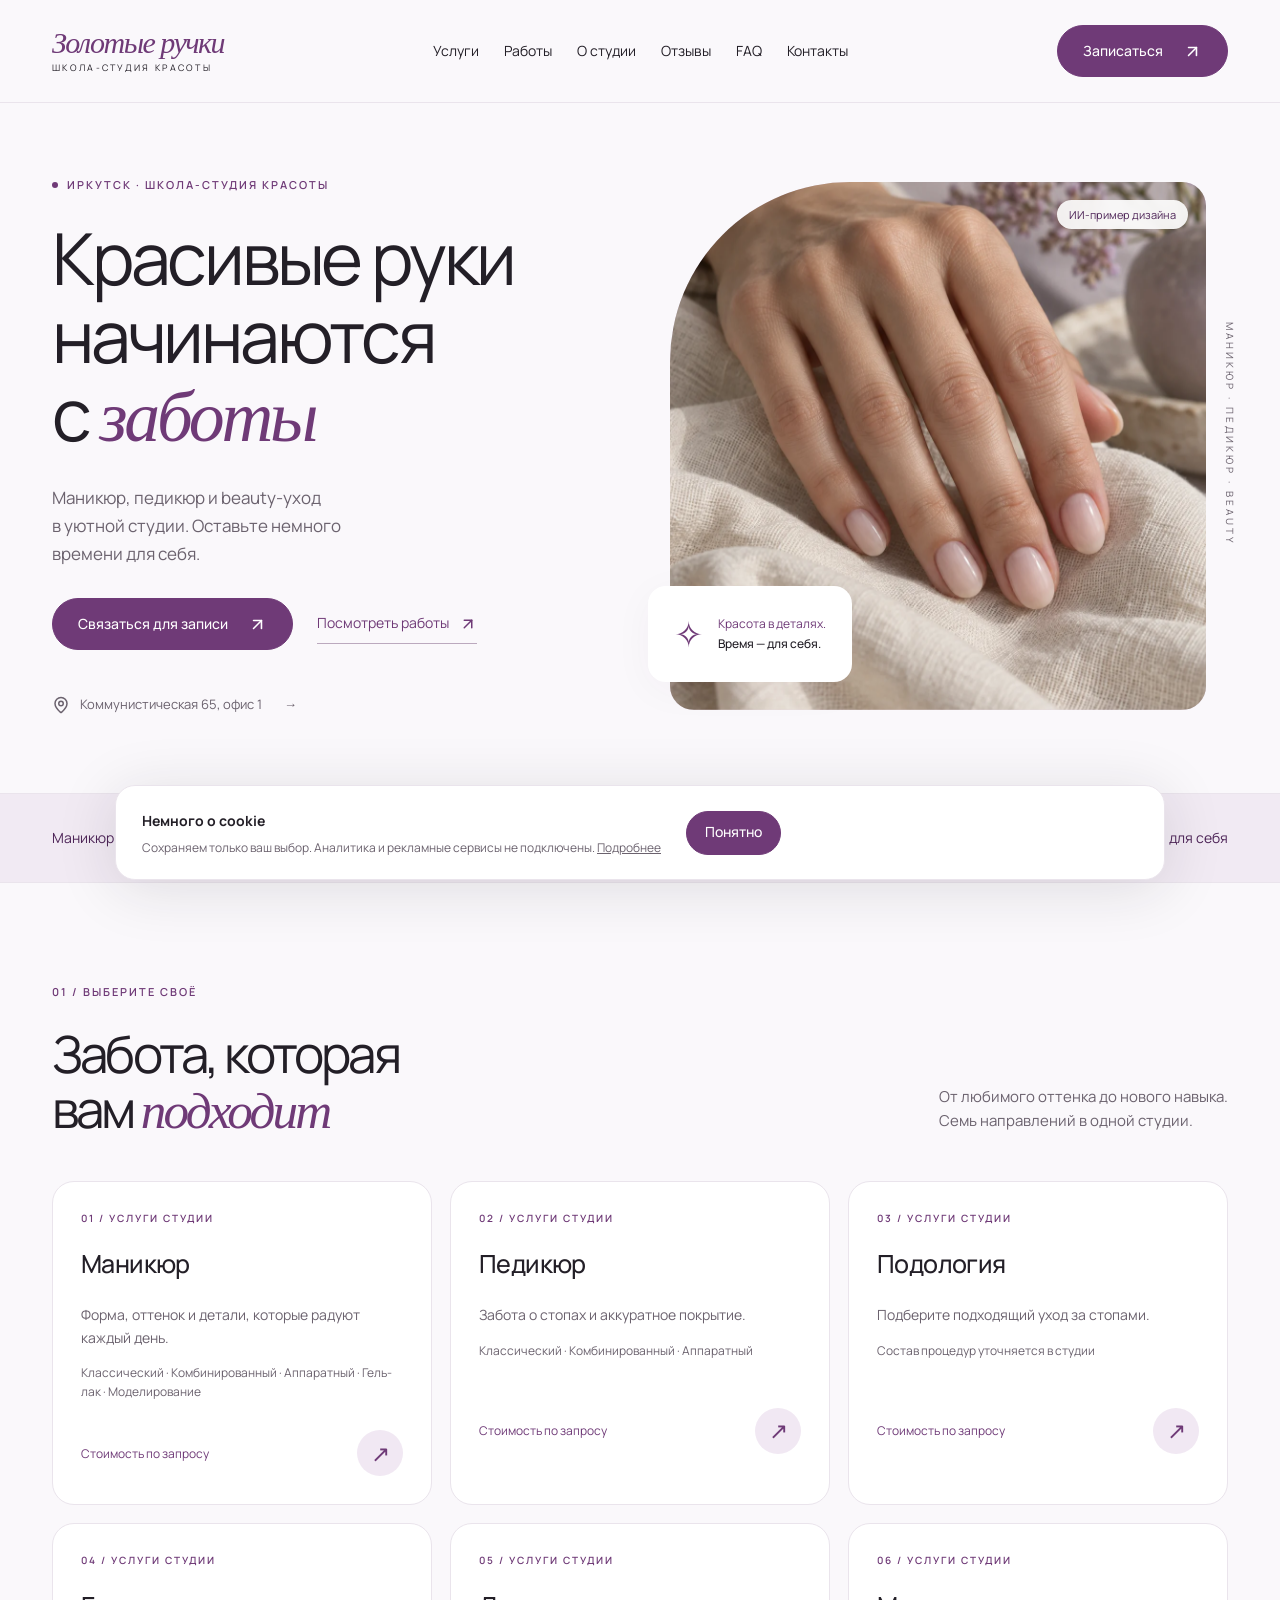
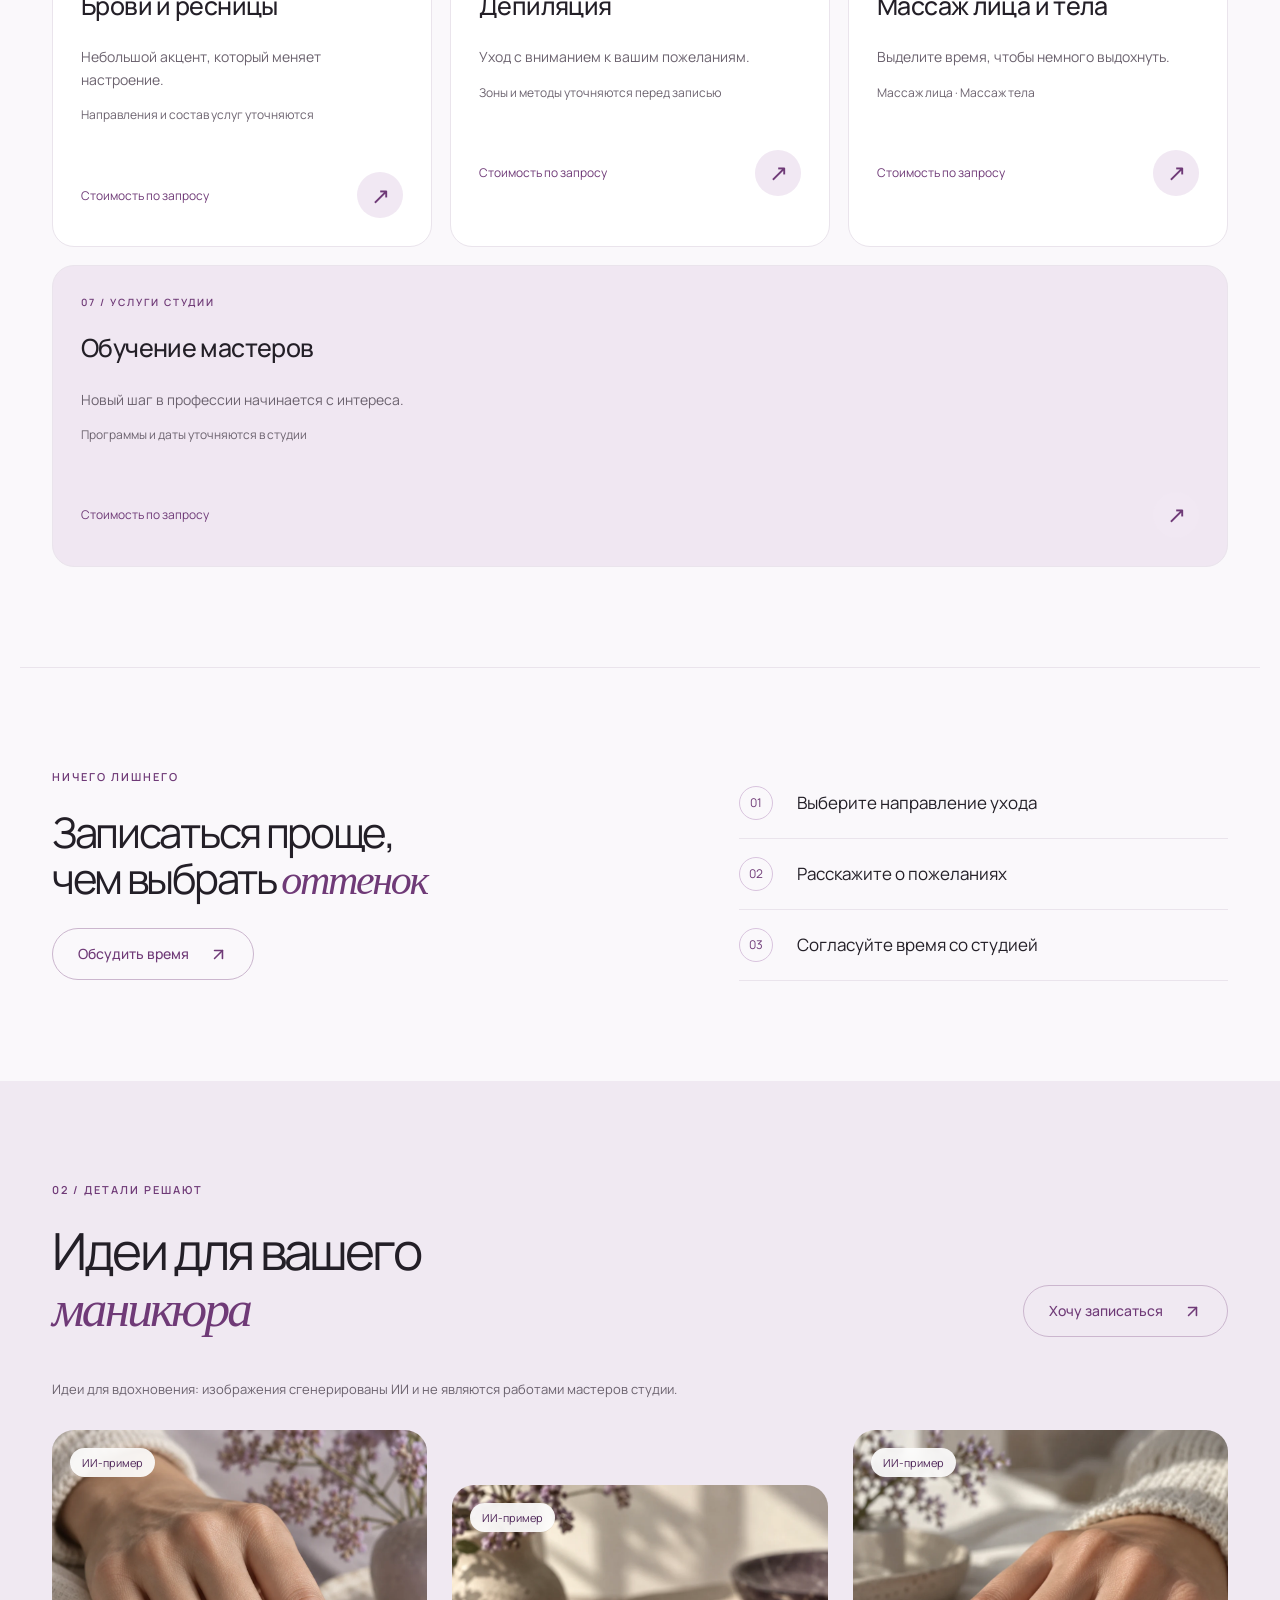
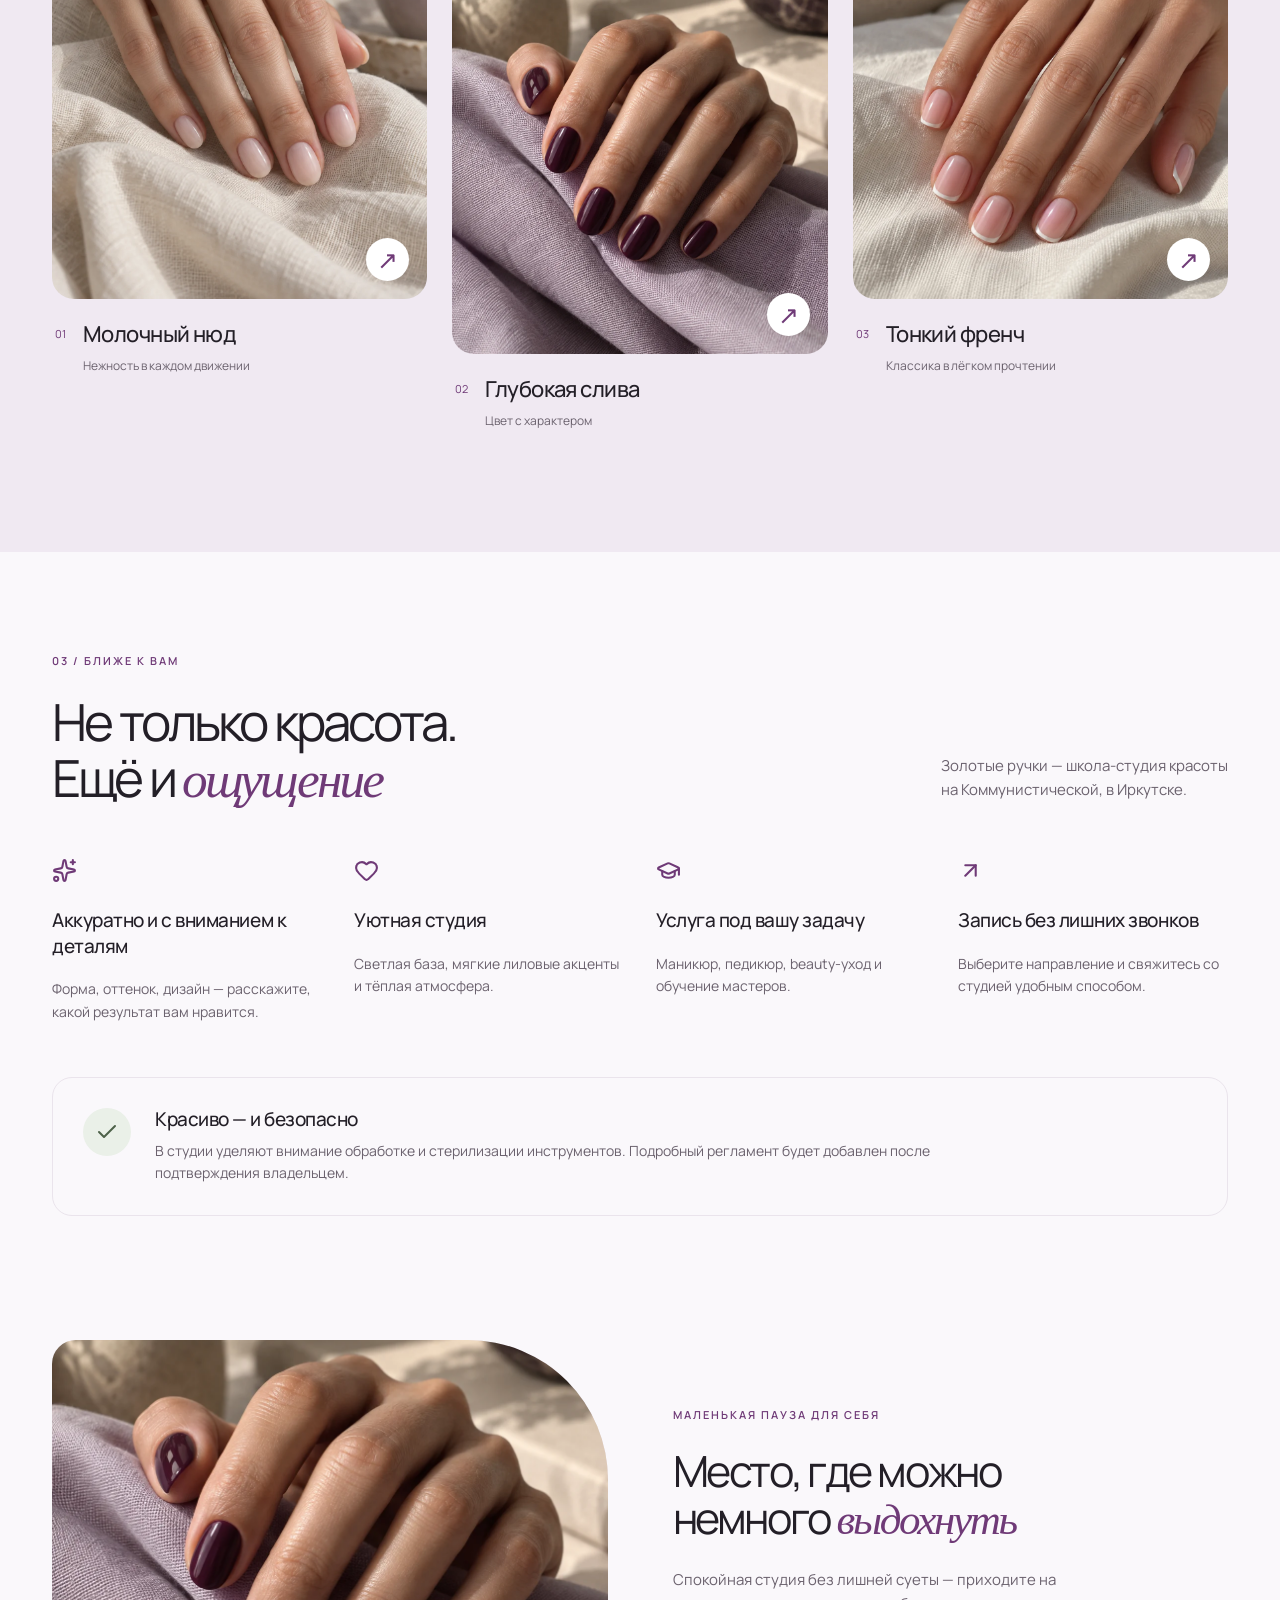
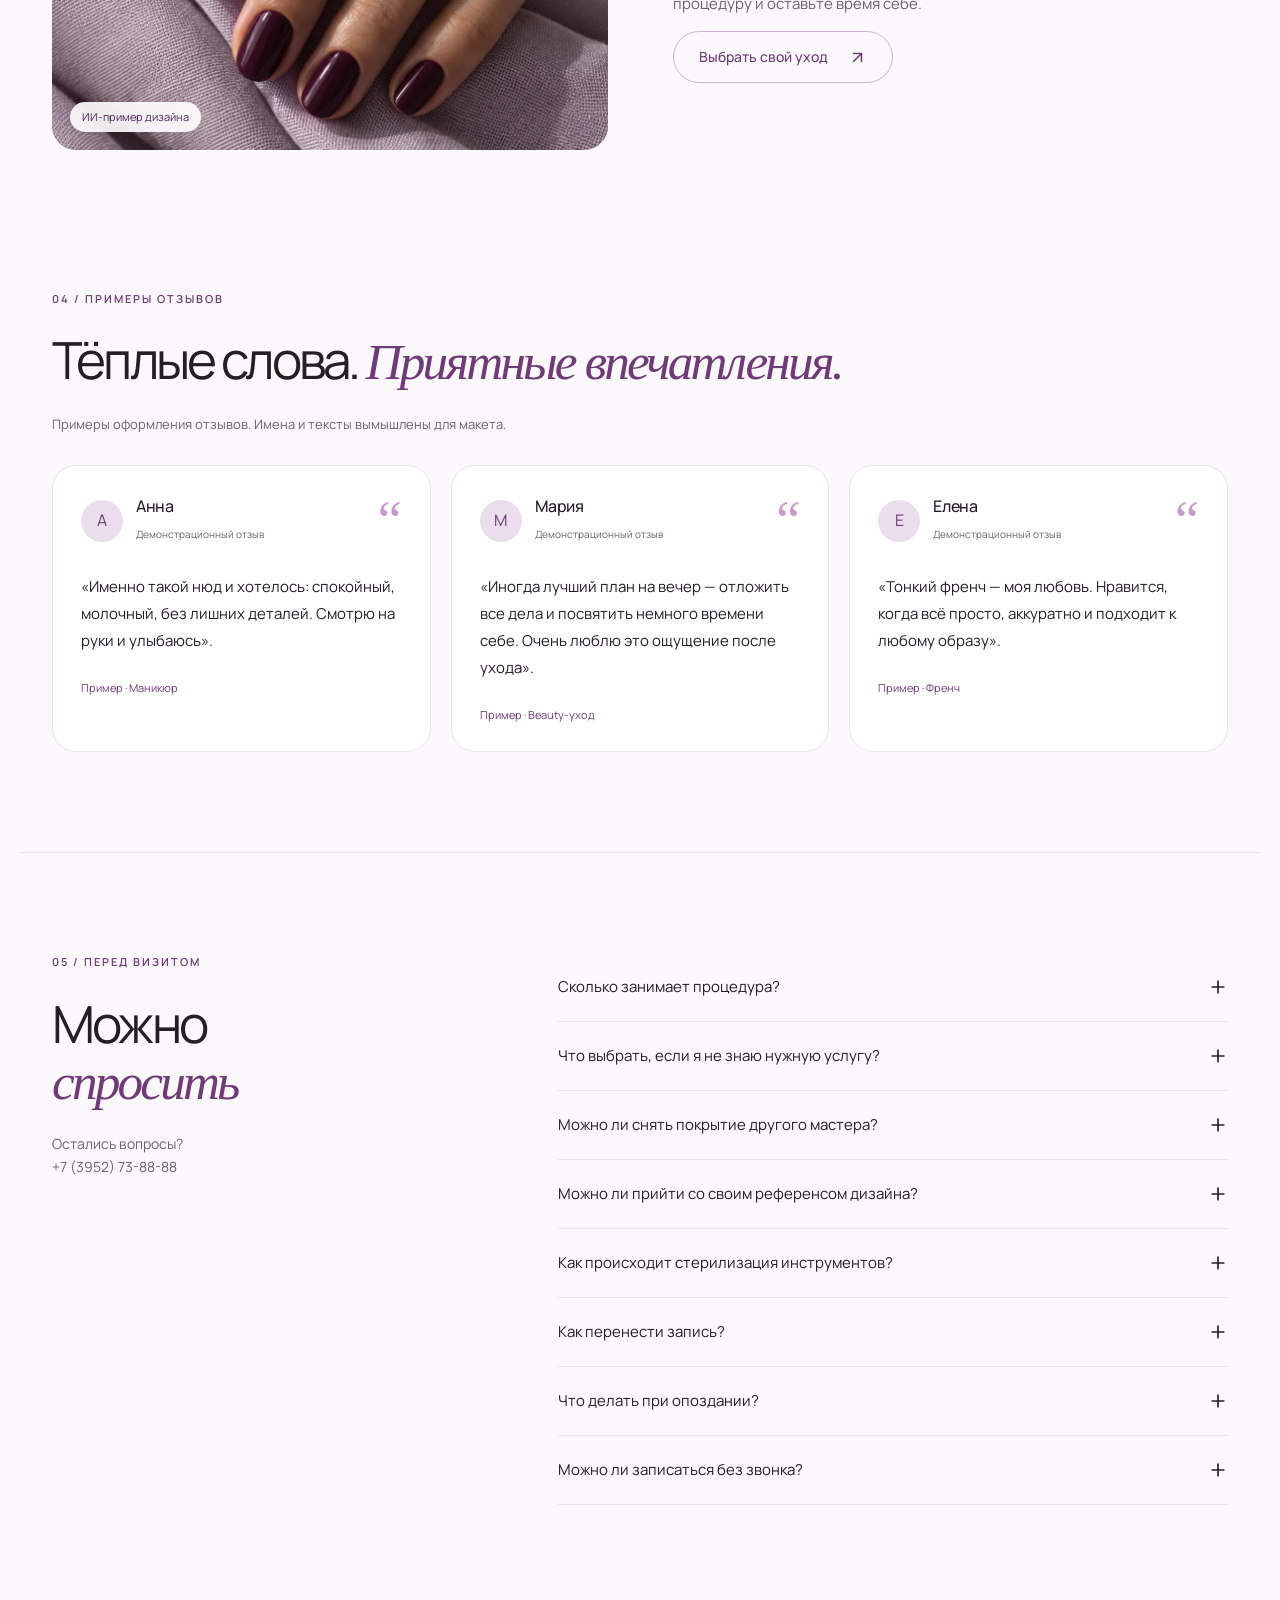
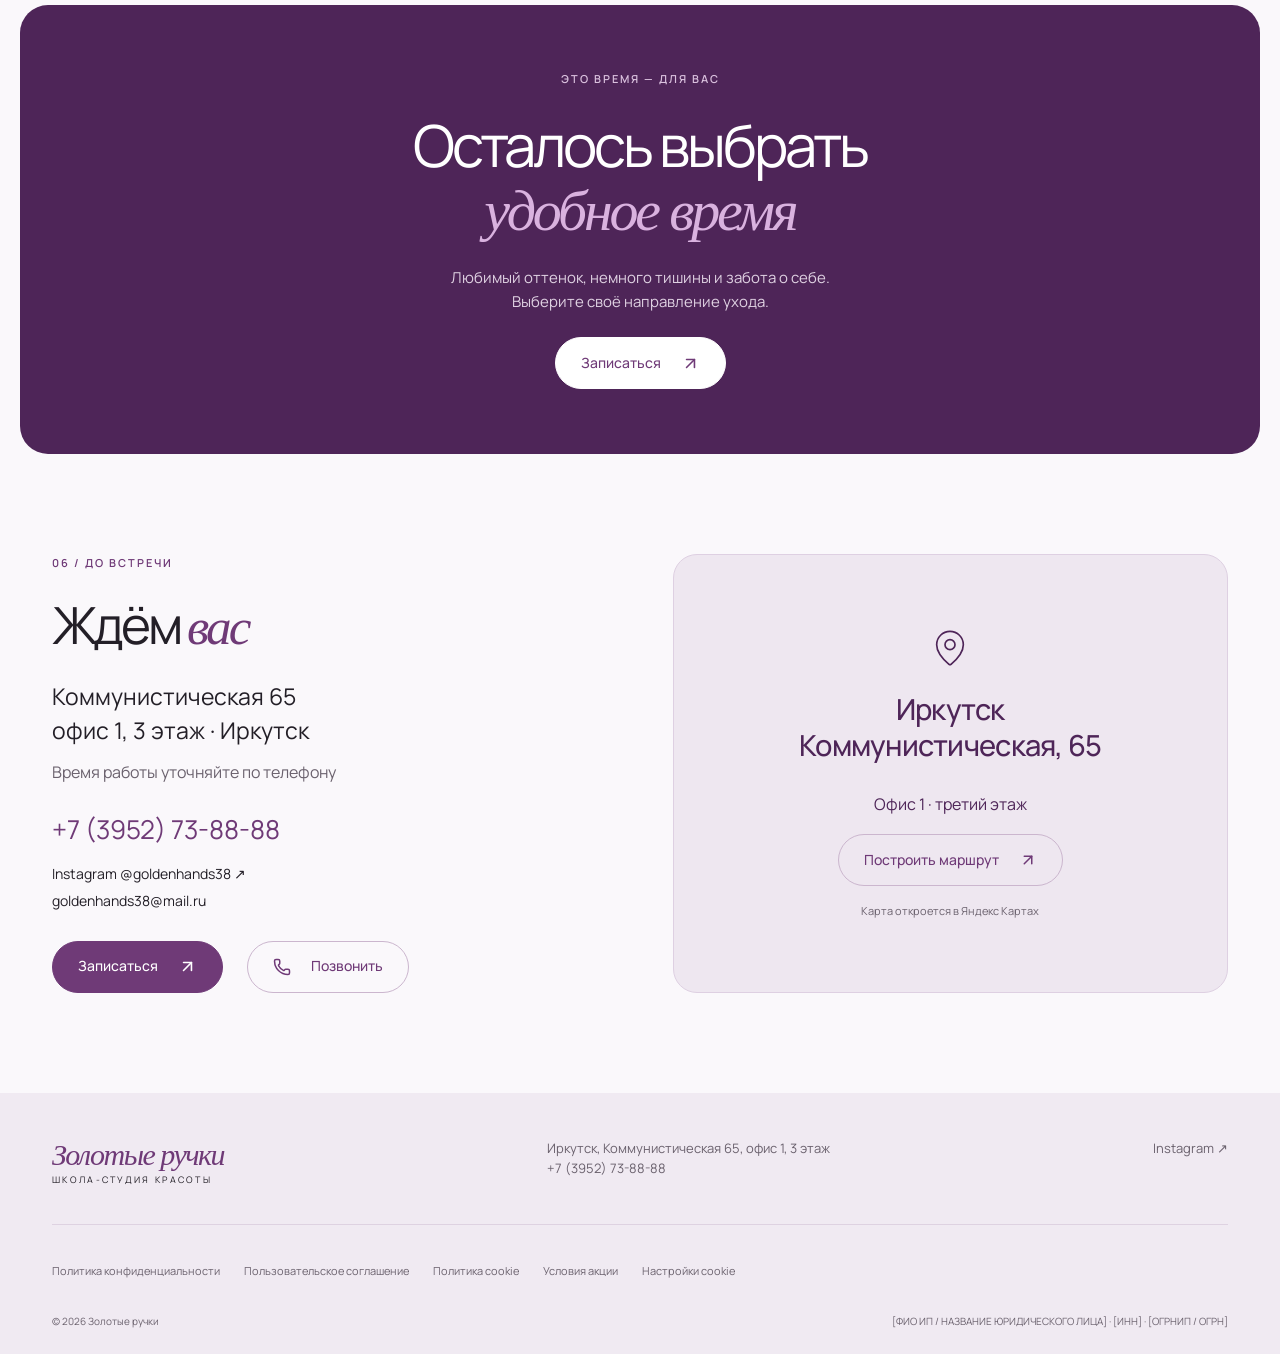
==== commit 344903a6: "fix" ====
--- a/index.html
+++ b/index.html
@@ -84,7 +84,7 @@
           </p>
           <div class="actions">
             <button class="button" data-book="">
-              Записаться онлайн<svg
+              Связаться для записи<svg
                 xmlns="http://www.w3.org/2000/svg"
                 width="19"
                 height="19"
@@ -309,7 +309,7 @@
           <p class="eyebrow">НИЧЕГО ЛИШНЕГО</p>
           <h2>Записаться проще,<br />чем выбрать <em>оттенок</em></h2>
           <button class="button outline" data-book="">
-            Выбрать время<svg
+            Обсудить время<svg
               xmlns="http://www.w3.org/2000/svg"
               width="19"
               height="19"
@@ -718,7 +718,7 @@
               </svg>
             </summary>
             <p>
-              Выберите ближайшее направление и опишите пожелания в комментарии.
+              Напишите нам, какой уход вам нужен, — поможем выбрать направление.
               Состав процедуры можно уточнить перед записью.
             </p>
           </details>
@@ -862,8 +862,9 @@
               </svg>
             </summary>
             <p>
-              Форма на сайте демонстрационная. Для настоящей записи свяжитесь со
-              студией по указанным контактам.
+              Да, напишите в Instagram @goldenhands38 или на почту
+              goldenhands38@mail.ru. Кнопка «Записаться» откроет все контакты
+              студии.
             </p>
           </details>
         </div>
@@ -1017,7 +1018,6 @@
         </div>
         <div class="legal-links">
           <a href="privacy.html">Политика конфиденциальности</a
-          ><a href="consent.html">Согласие на обработку ПД</a
           ><a href="terms.html">Пользовательское соглашение</a
           ><a href="cookies.html">Политика cookie</a
           ><a href="promo-terms.html">Условия акции</a
@@ -1032,65 +1032,50 @@
         </div>
       </div>
     </footer>
-    <dialog id="booking-dialog" class="modal" aria-labelledby="booking-title">
+    <dialog
+      id="booking-dialog"
+      class="modal contact-modal"
+      aria-labelledby="booking-title"
+      aria-describedby="booking-description"
+    >
       <div class="modal-head">
-        <h2 id="booking-title">Время для себя</h2>
+        <div>
+          <p class="eyebrow">ЗОЛОТЫЕ РУЧКИ · ИРКУТСК</p>
+          <h2 id="booking-title">Запишемся<br /><em>на красоту?</em></h2>
+        </div>
         <button class="icon-button" data-close aria-label="Закрыть">×</button>
       </div>
-      <p class="notice">
-        Это демонстрационная форма. Данные никуда не отправляются. Для записи:
-        <a href="tel:+73952738888">+7 (3952) 73-88-88</a>.
+      <p id="booking-description" class="contact-modal-description">
+        Напишите нам или позвоните — уточним услугу и подберём удобное время.
       </p>
-      <form id="booking-form">
-        <label
-          >Услуга<select name="service" required>
-            <option value="">Выберите услугу</option>
-            <option>Маникюр</option>
-            <option>Педикюр</option>
-            <option>Подология</option>
-            <option>Брови и ресницы</option>
-            <option>Депиляция</option>
-            <option>Массаж лица и тела</option>
-            <option>Обучение мастеров</option>
-          </select></label
+      <div class="booking-contacts">
+        <a
+          class="booking-contact"
+          href="https://www.instagram.com/goldenhands38/"
+          target="_blank"
+          rel="noopener noreferrer"
+          ><span class="booking-contact-icon" aria-hidden="true">◎</span
+          ><span
+            ><strong>Написать в Instagram</strong
+            ><small>@goldenhands38</small></span
+          ><span class="contact-arrow" aria-hidden="true">↗</span></a
         >
-        <div class="form-row">
-          <label
-            >Ваше имя<input
-              name="name"
-              autocomplete="given-name"
-              required
-              minlength="2"
-              placeholder="Как к вам обращаться" /></label
-          ><label
-            >Телефон<input
-              name="phone"
-              autocomplete="tel"
-              type="tel"
-              required
-              pattern="\+7 \([0-9]{3}\) [0-9]{3}-[0-9]{2}-[0-9]{2}"
-              placeholder="+7 (___) ___-__-__"
-          /></label>
-        </div>
-        <label
-          >Пожелания<textarea
-            name="comment"
-            rows="2"
-            maxlength="500"
-            placeholder="Оттенок, дизайн или удобный день"
-          ></textarea></label
-        ><label class="checkbox"
-          ><input name="consent" type="checkbox" required /><span
-            >Я даю
-            <a href="consent.html" target="_blank"
-              >согласие на обработку персональных данных</a
-            ></span
-          ></label
-        ><button class="button full" type="submit">
-          Проверить форму <span>↗</span>
-        </button>
-        <p id="booking-result" class="notice" role="status" hidden></p>
-      </form>
+        <a class="booking-contact" href="tel:+73952738888"
+          ><span class="booking-contact-icon" aria-hidden="true">☎</span
+          ><span
+            ><strong>Позвонить в студию</strong
+            ><small>+7 (3952) 73-88-88</small></span
+          ><span class="contact-arrow" aria-hidden="true">↗</span></a
+        >
+        <a class="booking-contact" href="mailto:goldenhands38@mail.ru"
+          ><span class="booking-contact-icon" aria-hidden="true">@</span
+          ><span
+            ><strong>Написать на почту</strong
+            ><small>goldenhands38@mail.ru</small></span
+          ><span class="contact-arrow" aria-hidden="true">↗</span></a
+        >
+      </div>
+      <p class="contact-modal-address">Коммунистическая 65 · офис 1 · 3 этаж</p>
     </dialog>
     <dialog id="menu-dialog" class="modal" aria-label="Меню">
       <div class="modal-head">
--- a/styles.css
+++ b/styles.css
@@ -1934,3 +1934,111 @@
   top: auto;
   bottom: 18px;
 }
+
+/* Контакты для записи: сайт-визитка, без формы. */
+.contact-modal {
+  max-width: 520px;
+  padding: 32px;
+  background: #faf8fb;
+}
+.contact-modal .modal-head {
+  align-items: flex-start;
+  margin-bottom: 20px;
+}
+.contact-modal .eyebrow {
+  font-size: 10px;
+  margin: 2px 0 20px;
+  letter-spacing: 1.7px;
+}
+.contact-modal .modal-head h2 {
+  font-size: 43px;
+  line-height: 1.12;
+  margin: 0;
+}
+.contact-modal-description {
+  font-size: 15px;
+  line-height: 1.65;
+  color: var(--muted);
+  margin-bottom: 24px;
+}
+.booking-contacts {
+  display: grid;
+  gap: 12px;
+}
+.booking-contact {
+  display: flex;
+  align-items: center;
+  gap: 15px;
+  background: white;
+  border: 1px solid var(--border);
+  border-radius: 17px;
+  padding: 18px;
+  transition:
+    transform 0.2s,
+    border-color 0.2s,
+    background 0.2s;
+}
+.booking-contact:hover {
+  transform: translateY(-2px);
+  border-color: #c99acd;
+  background: #f5eef6;
+}
+.booking-contact-icon {
+  display: grid;
+  place-items: center;
+  width: 43px;
+  height: 43px;
+  flex-shrink: 0;
+  border-radius: 14px;
+  background: #eee2f0;
+  color: var(--plum);
+  font-size: 25px;
+}
+.booking-contact strong {
+  display: block;
+  font-size: 15px;
+  font-weight: 600;
+}
+.booking-contact small {
+  display: block;
+  font-size: 13px;
+  color: var(--muted);
+  margin-top: 4px;
+}
+.contact-arrow {
+  margin-left: auto;
+  color: var(--plum);
+  font-size: 23px;
+}
+.contact-modal-address {
+  font-size: 12px !important;
+  color: var(--muted);
+  text-align: center;
+  margin: 24px 0 0;
+}
+@media (max-width: 480px) {
+  .contact-modal {
+    padding: 23px;
+  }
+  .contact-modal .modal-head h2 {
+    font-size: 36px;
+  }
+  .booking-contact {
+    padding: 15px 12px;
+    gap: 11px;
+  }
+  .booking-contact-icon {
+    width: 36px;
+    height: 36px;
+    font-size: 22px;
+  }
+  .booking-contact strong {
+    font-size: 14px;
+  }
+  .booking-contact small {
+    font-size: 12px;
+  }
+  .contact-arrow {
+    font-size: 20px;
+  }
+}
